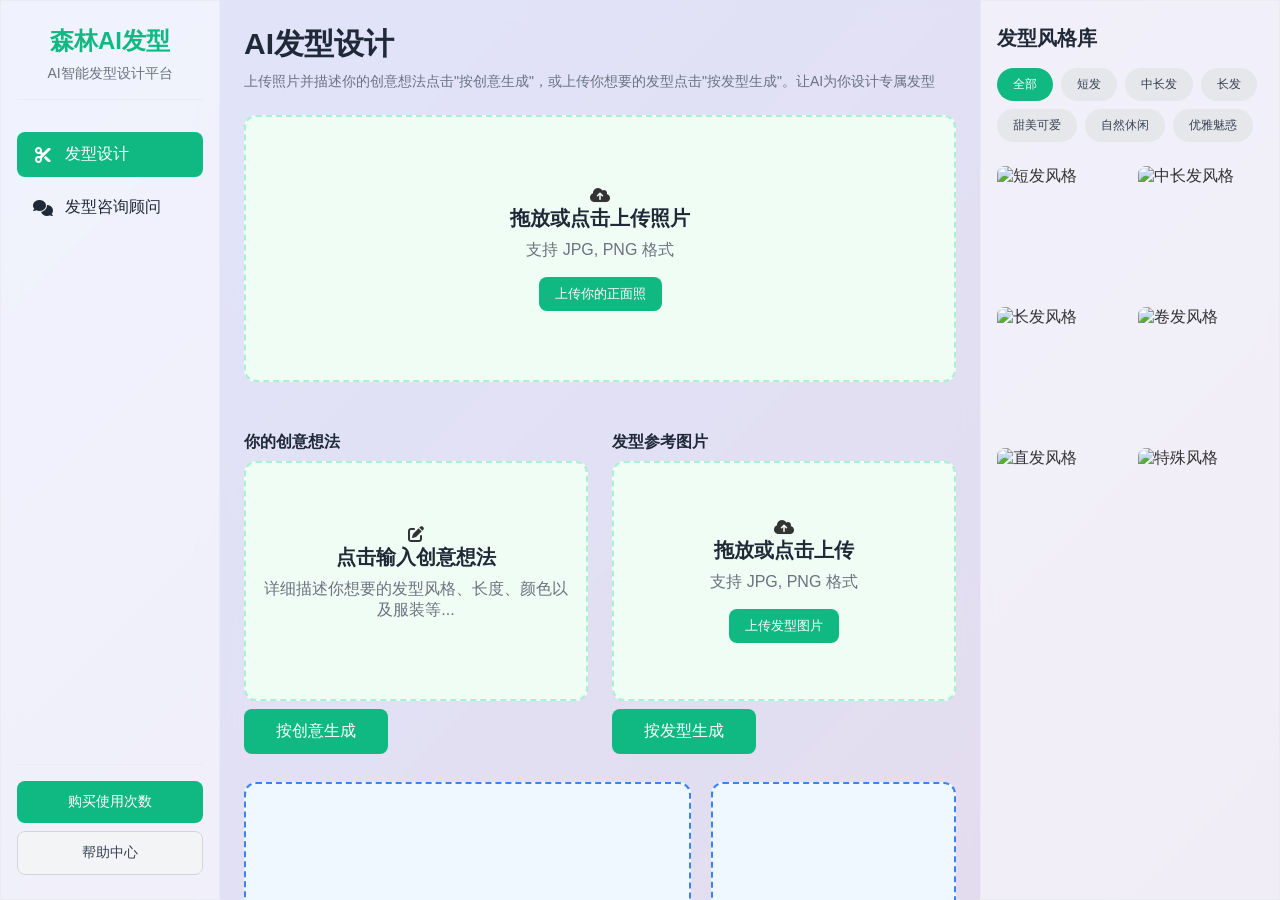
==== index.html @ e4756711 "first commit" ====
<!DOCTYPE html>
<html lang="zh-CN">
<head>
    <meta charset="UTF-8">
    <meta name="viewport" content="width=device-width, initial-scale=1.0">
    <title>森林AI发型设计</title>
    <link rel="stylesheet" href="style.css">
    <link rel="stylesheet" href="https://cdnjs.cloudflare.com/ajax/libs/font-awesome/6.0.0/css/all.min.css">
</head>
<body>
    <div class="container">
        <!-- 左侧主菜单栏 -->
        <div class="sidebar left-sidebar">
            <div class="logo">
                <h1>森林AI发型</h1>
                <p>AI智能发型设计平台</p>
            </div>
            
            <nav class="main-nav">
                <ul>
                    <li><a href="#" class="active"><i class="fas fa-cut"></i> 发型设计</a></li>
                    <li><a href="#" id="consultantBtn"><i class="fas fa-comments"></i> 发型咨询顾问</a></li>
                </ul>
            </nav>
            
            <div class="sidebar-footer">
                <button class="btn btn-primary" id="purchaseUsageBtn">购买使用次数</button>
                <button class="btn btn-secondary" id="helpCenterBtn" style="margin-top: 0.5rem;">帮助中心</button>
            </div>
        </div>
        
        <!-- 中间操作区域 -->
        <div class="main-content">
            <div class="content-header">
                <h2>AI发型设计</h2>
                <p>上传照片并描述你的创意想法点击"按创意生成"，或上传你想要的发型点击"按发型生成"。让AI为你设计专属发型</p>
            </div>
            
            <!-- 图片上传功能 -->
            <div class="upload-section">
                <div class="upload-area" id="dropArea">
                    <div class="upload-content">
                        <i class="fas fa-cloud-upload-alt upload-icon"></i>
                        <h3>拖放或点击上传照片</h3>
                        <p>支持 JPG, PNG 格式</p>
                        <button class="btn btn-primary" id="selectImageBtn">上传你的正面照</button>
                        <input type="file" id="fileInput" accept="image/*" style="display: none;">
                    </div>
                    <!-- 图片预览区域 -->
                    <div class="preview-container" id="previewContainer" style="display: none;">
                        <div class="image-wrapper">
                            <img id="previewImage" src="" alt="预览图片">
                            <div class="preview-info">
                                <span id="fileName"></span>
                                <button class="btn btn-secondary" id="removeImageBtn">移除图片</button>
                            </div>
                        </div>
                    </div>
                </div>
            </div>
            
            <!-- 两列布局：创意想法和发型图片上传 -->
            <div class="two-column-section">
                <!-- 左列：创意想法输入框 -->
                <div class="left-column">
                    <div class="idea-section">
                        <label for="ideaInput">你的创意想法</label>
                        <div class="upload-area-small" id="ideaDropArea">
                            <div class="upload-content-small idea-content">
                                <i class="fas fa-edit upload-icon"></i>
                                <h3>点击输入创意想法</h3>
                                <p>详细描述你想要的发型风格、长度、颜色以及服装等...</p>
                            </div>
                            <div class="preview-container-small" id="ideaPreviewContainer" style="display: none;">
                                <textarea id="ideaInput" class="idea-textarea" placeholder="详细描述你想要的发型风格、长度、颜色以及服装等..."></textarea>
                                <div class="preview-info-small">
                                    <button class="btn btn-secondary" id="removeIdeaBtn">清空内容</button>
                                </div>
                            </div>
                        </div>
                        
                        <!-- 按钮放在输入框下方 -->
                        <div class="generate-btn-container center-btn">
                            <button class="btn btn-primary btn-large" id="generateHairBtn">按创意生成</button>
                        </div>
                    </div>
                </div>
                
                <!-- 右列：发型图片上传框 -->
                <div class="right-column">
                    <div class="hairstyle-upload-section">
                        <label>发型参考图片</label>
                        <div class="upload-area-small" id="hairstyleDropArea">
                            <div class="upload-content-small">
                                <i class="fas fa-cloud-upload-alt upload-icon"></i>
                                <h3>拖放或点击上传</h3>
                                <p>支持 JPG, PNG 格式</p>
                                <button class="btn btn-primary" id="selectHairstyleImageBtn">上传发型图片</button>
                                <input type="file" id="hairstyleFileInput" accept="image/*" style="display: none;">
                            </div>
                            <!-- 图片预览区域 -->
                            <div class="preview-container-small" id="hairstylePreviewContainer" style="display: none;">
                                <div class="image-wrapper">
                                    <img id="hairstylePreviewImage" src="" alt="预览图片">
                                    <div class="preview-info-small">
                                        <span id="hairstyleFileName"></span>
                                        <button class="btn btn-secondary" id="removeHairstyleImageBtn">移除图片</button>
                                    </div>
                                </div>
                            </div>
                        </div>
                        
                        <!-- 按钮放在上传框下方 -->
                        <div class="generate-btn-container center-btn">
                            <button class="btn btn-primary btn-large" id="animeConvertBtn">按发型生成</button>
                        </div>
                    </div>
                </div>
            </div>
            
            <!-- 设计效果生成展示区 -->
            <div class="result-section">
                <div class="result-container">
                    <!-- 左边 2/3：主生成区域 -->
                    <div class="main-result-box" id="mainResultBox">
                        <div class="placeholder">
                            <i class="fas fa-spinner"></i>
                            <p>生成的效果将显示在这里</p>
                        </div>
                        <!-- 计时器容器 -->
                        <div class="timer-container" style="display: none;">
                            <div class="timer-message">生成需要1-3分钟，请耐心等待~</div>
                            <div class="timer-display">00:00</div>
                        </div>
                    </div>

                    <!-- 右边 1/3：操作按钮区域 -->
                    <div class="action-panel">
                        <button class="btn btn-secondary" id="cancelBtn" disabled>取消</button>
                        <button class="btn btn-primary" id="downloadBtn" disabled>下载</button>
                        <button class="btn btn-gold" id="hairstyleDIYBtn">发型DIY呈现方法</button>
                    </div>
                </div>
            </div>
        </div>
        
        <!-- 右侧展示区 -->
        <div class="sidebar right-sidebar">
            <div class="gallery-header">
                <h3>发型风格库</h3>
                <div class="style-filter">
                    <button class="filter-btn active">全部</button>
                    <button class="filter-btn">短发</button>
                    <button class="filter-btn">中长发</button>
                    <button class="filter-btn">长发</button>
                    <button class="filter-btn">甜美可爱</button>
                    <button class="filter-btn">自然休闲</button>
                    <button class="filter-btn">优雅魅惑</button>
                </div>
            </div>
            
            <!-- 发型图片库 -->
            <div class="hairstyle-gallery" id="hairstyleGallery">
                <div class="gallery-item" data-style="short">
                    <img src="https://images.unsplash.com/photo-1580618672591-eb180b1a973f?ixlib=rb-1.2.1&auto=format&fit=crop&w=300&q=80" alt="短发风格">
                    <div class="item-overlay">
                        <span>短发</span>
                    </div>
                </div>
                <div class="gallery-item" data-style="medium">
                    <img src="https://images.unsplash.com/photo-1492106087820-71f1a00d2b11?ixlib=rb-1.2.1&auto=format&fit=crop&w=300&q=80" alt="中长发风格">
                    <div class="item-overlay">
                        <span>中发</span>
                    </div>
                </div>
                <div class="gallery-item" data-style="long">
                    <img src="https://images.unsplash.com/photo-1605980776566-0486c3ac7617?ixlib=rb-1.2.1&auto=format&fit=crop&w=300&q=80" alt="长发风格">
                    <div class="item-overlay">
                        <span>长发</span>
                    </div>
                </div>
                <div class="gallery-item" data-style="curly">
                    <img src="https://images.unsplash.com/photo-1589302168068-964664d93dc0?ixlib=rb-1.2.1&auto=format&fit=crop&w=300&q=80" alt="卷发风格">
                    <div class="item-overlay">
                        <span>甜美可爱</span>
                    </div>
                </div>
                <div class="gallery-item" data-style="straight">
                    <img src="https://images.unsplash.com/photo-1552642986-ccb41e7059e7?ixlib=rb-1.2.1&auto=format&fit=crop&w=300&q=80" alt="直发风格">
                    <div class="item-overlay">
                        <span>自然休闲</span>
                    </div>
                </div>
                <div class="gallery-item" data-style="special">
                    <img src="https://images.unsplash.com/photo-1596815064285-45ed8a9c0463?ixlib=rb-1.2.1&auto=format&fit=crop&w=300&q=80" alt="特殊风格">
                    <div class="item-overlay">
                        <span>优雅魅惑</span>
                    </div>
                </div>
            </div>
            
        </div>
    </div>
    
    <!-- 图片预览模态框 -->
    <div class="modal" id="imageModal">
        <div class="modal-content">
            <span class="close">&times;</span>
            <img id="modalImage" src="" alt="大图预览">
        </div>
    </div>
    
    <!-- 发型DIY文字显示模态框 -->
    <div class="text-modal" id="textModal">
        <div class="text-modal-content">
            <span class="text-close">&times;</span>
            <div class="text-modal-header">
                <h3>🎨 发型DIY呈现方法</h3>
            </div>
            <div class="text-modal-body">
                <div id="textModalContent" class="text-content">
                    <!-- 文字内容将在这里显示 -->
                </div>
            </div>
            <div class="text-modal-footer">
                <button class="btn btn-primary" id="downloadTextBtn">
                    <i class="fas fa-download"></i> 下载文字图片
                </button>
            </div>
        </div>
    </div>
    
    <!-- 购买次数模态框 -->
    <div class="purchase-modal" id="purchaseModal">
        <div class="purchase-modal-content">
            <div class="purchase-modal-header">
                <h3>💰 购买使用次数</h3>
                <span class="purchase-close">&times;</span>
            </div>
            <div class="purchase-modal-body">
                <div class="purchase-options">
                    <div class="purchase-option" data-price="1" data-count="1">
                        <div class="option-header">
                            <span class="price">¥1</span>
                            <span class="count">1次</span>
                        </div>
                        <div class="option-qr-code">
                            <div class="qr-placeholder">
                                <i class="fas fa-qrcode"></i>
                                <p>扫码支付1元</p>
                            </div>
                        </div>
                    </div>
                    <div class="purchase-option" data-price="10" data-count="15">
                        <div class="option-header">
                            <span class="price">¥10</span>
                            <span class="count">15次</span>
                            <span class="discount">优惠</span>
                        </div>
                        <div class="option-qr-code">
                            <div class="qr-placeholder">
                                <i class="fas fa-qrcode"></i>
                                <p>扫码支付10元</p>
                            </div>
                        </div>
                    </div>
                    <div class="purchase-option" data-price="20" data-count="35">
                        <div class="option-header">
                            <span class="price">¥20</span>
                            <span class="count">35次</span>
                            <span class="discount">超值</span>
                        </div>
                        <div class="option-qr-code">
                            <div class="qr-placeholder">
                                <i class="fas fa-qrcode"></i>
                                <p>扫码支付20元</p>
                            </div>
                        </div>
                    </div>
                </div>
                <div class="purchase-tips">
                    <p><i class="fas fa-info-circle"></i> 支付完成后，次数将自动添加到您的账户</p>
                    <p><i class="fas fa-shield-alt"></i> 支付安全，支持微信、支付宝</p>
                </div>
            </div>
        </div>
    </div>

    <!-- 发型咨询顾问模态框 -->
    <div class="consultant-modal" id="consultantModal">
        <div class="consultant-modal-content">
            <div class="consultant-modal-header">
                <div class="consultant-header-left">
                    <i class="fas fa-user-tie consultant-icon"></i>
                    <h2>发型咨询顾问</h2>
                </div>
                <span class="consultant-close">&times;</span>
            </div>
            <div class="consultant-modal-body">
                <div class="consultant-content">
                    <div class="consultant-description">
                        <p>如果你不知道如何在家DIY发型。</p>
                        <p>如果你不知道如何跟发型师沟通自己的想法。</p>
                        <p>如果你不知道如何选择适合自己的理发店或者发型师。</p>
                        <p class="consultant-price">可以扫码添加我们的十年资深美发顾问，咨询费用每次10元。</p>
                    </div>
                    <div class="consultant-image">
                        <img src="image/QQ_1763957378729.png" alt="发型咨询顾问" />
                    </div>
                </div>
            </div>
            <div class="consultant-modal-footer">
                <button class="btn btn-secondary consultant-close-btn">
                    <i class="fas fa-times"></i> 取消
                </button>
            </div>
        </div>
    </div>

    <!-- 帮助中心模态框 -->
    <div class="help-modal" id="helpModal">
        <div class="help-modal-content">
            <div class="help-modal-header">
                <div class="help-header-left">
                    <i class="fas fa-question-circle help-icon"></i>
                    <h2>帮助中心</h2>
                </div>
                <span class="help-close">&times;</span>
            </div>
            <div class="help-modal-body">
                <!-- 帮助标签页 -->
                <div class="help-tabs">
                    <button class="help-tab active" data-tab="getting-started">快速入门</button>
                    <button class="help-tab" data-tab="usage-guide">使用指南</button>
                    <button class="help-tab" data-tab="faq">常见问题</button>
                    <button class="help-tab" data-tab="tips">使用技巧</button>
                </div>

                <!-- 帮助内容区域 -->
                <div class="help-content">
                    <!-- 快速入门 -->
                    <div class="help-tab-content active" id="getting-started">
                        <div class="help-section">
                            <h3><i class="fas fa-rocket"></i> 快速入门指南</h3>
                            <div class="help-item">
                                <div class="help-item-header">
                                    <div class="help-number">1</div>
                                    <h4>上传您的正面照片</h4>
                                </div>
                                <p>点击主界面的上传区域，选择一张清晰的正面照片。建议使用光线充足、背景简洁的照片，这样AI能够更好地识别您的面部特征。</p>
                            </div>
                            <div class="help-item">
                                <div class="help-item-header">
                                    <div class="help-number">2</div>
                                    <h4>选择生成方式</h4>
                                </div>
                                <p>您可以选择两种方式：<br>
                                • <strong>按创意生成</strong>：在左侧输入框中详细描述您想要的发型风格、长度、颜色等<br>
                                • <strong>按发型生成</strong>：在右侧上传您喜欢的发型参考图片</p>
                            </div>
                            <div class="help-item">
                                <div class="help-item-header">
                                    <div class="help-number">3</div>
                                    <h4>等待AI生成</h4>
                                </div>
                                <p>点击生成按钮后，AI需要1-3分钟时间来处理您的请求。请耐心等待，生成过程中会显示倒计时。</p>
                            </div>
                            <div class="help-item">
                                <div class="help-item-header">
                                    <div class="help-number">4</div>
                                    <h4>下载结果</h4>
                                </div>
                                <p>生成完成后，您可以预览效果，满意后点击下载按钮保存图片。如需DIY指导，可点击"发型DIY呈现方法"获取详细步骤。</p>
                            </div>
                        </div>
                    </div>

                    <!-- 使用指南 -->
                    <div class="help-tab-content" id="usage-guide">
                        <div class="help-section">
                            <h3><i class="fas fa-book"></i> 详细使用指南</h3>
                            <div class="help-mode">
                                <div class="mode-card">
                                    <div class="mode-header">
                                        <i class="fas fa-lightbulb"></i>
                                        <h4>创意模式</h4>
                                    </div>
                                    <div class="mode-content">
                                        <p>适合有明确想法的用户，可以通过文字描述来获得个性化的发型设计。</p>
                                        <div class="mode-example">
                                            <strong>示例描述：</strong>
                                            <blockquote>我想要一个及肩长度的波浪卷发，颜色是深棕色，刘海要空气刘海，整体风格要自然优雅，适合日常上班。</blockquote>
                                        </div>
                                        <div class="mode-tips">
                                            <i class="fas fa-info-circle"></i>
                                            <span>描述越详细，生成效果越精准</span>
                                        </div>
                                    </div>
                                </div>
                                <div class="mode-card">
                                    <div class="mode-header">
                                        <i class="fas fa-image"></i>
                                        <h4>参考模式</h4>
                                    </div>
                                    <div class="mode-content">
                                        <p>适合看到喜欢的发型图片，想要在自己脸上试看的用户。</p>
                                        <div class="mode-example">
                                            <strong>使用步骤：</strong>
                                            <ul>
                                                <li>从右侧发型库选择或上传参考图片</li>
                                                <li>确保参考图片清晰展示发型</li>
                                                <li>点击"按发型生成"按钮</li>
                                                <li>等待AI适配您的面部特征</li>
                                            </ul>
                                        </div>
                                        <div class="mode-tips">
                                            <i class="fas fa-info-circle"></i>
                                            <span>建议选择正面清晰的发型参考图</span>
                                        </div>
                                    </div>
                                </div>
                            </div>
                        </div>
                    </div>

                    <!-- 常见问题 -->
                    <div class="help-tab-content" id="faq">
                        <div class="help-section">
                            <h3><i class="fas fa-question"></i> 常见问题解答</h3>
                            <div class="help-grid">
                                <div class="help-card">
                                    <div class="help-card-icon good">
                                        <i class="fas fa-check-circle"></i>
                                    </div>
                                    <h4>生成需要多长时间？</h4>
                                    <p>通常需要1-3分钟，具体时间取决于服务器负载和图片复杂度。请耐心等待，不要关闭页面。</p>
                                </div>
                                <div class="help-card">
                                    <div class="help-card-icon good">
                                        <i class="fas fa-check-circle"></i>
                                    </div>
                                    <h4>支持哪些图片格式？</h4>
                                    <p>支持JPG、PNG等常见图片格式。建议图片大小不超过10MB，分辨率不低于800x800像素。</p>
                                </div>
                                <div class="help-card">
                                    <div class="help-card-icon bad">
                                        <i class="fas fa-exclamation-triangle"></i>
                                    </div>
                                    <h4>生成效果不理想怎么办？</h4>
                                    <p>可以尝试：<br>
                                    • 使用更清晰的正面照片<br>
                                    • 更详细地描述您的需求<br>
                                    • 尝试不同的参考图片<br>
                                    • 调整描述中的关键词</p>
                                </div>
                                <div class="help-card">
                                    <div class="help-card-icon good">
                                        <i class="fas fa-check-circle"></i>
                                    </div>
                                    <h4>如何获得更好的效果？</h4>
                                    <p>建议：<br>
                                    • 使用光线充足、背景简洁的照片<br>
                                    • 确保面部清晰可见<br>
                                    • 描述中包含具体的长度、颜色、风格要求<br>
                                    • 参考图片选择正面清晰的发型图</p>
                                </div>
                            </div>
                        </div>
                    </div>

                    <!-- 使用技巧 -->
                    <div class="help-tab-content" id="tips">
                        <div class="help-section">
                            <h3><i class="fas fa-magic"></i> 专业使用技巧</h3>
                            <div class="tips-container">
                                <div class="tip-item">
                                    <div class="tip-icon">
                                        <i class="fas fa-camera"></i>
                                    </div>
                                    <div class="tip-content">
                                        <h4>照片拍摄技巧</h4>
                                        <p>选择自然光环境下拍摄，避免强烈阴影。面部正对镜头，表情自然，头发梳理整齐，这样AI能更好地识别您的特征。</p>
                                    </div>
                                </div>
                                <div class="tip-item">
                                    <div class="tip-icon">
                                        <i class="fas fa-palette"></i>
                                    </div>
                                    <div class="tip-content">
                                        <h4>颜色描述技巧</h4>
                                        <p>使用具体的颜色名称，如"深棕色"、"蜜糖色"、"亚麻金"等，避免使用"好看的颜色"等模糊描述。</p>
                                    </div>
                                </div>
                                <div class="tip-item">
                                    <div class="tip-icon">
                                        <i class="fas fa-ruler"></i>
                                    </div>
                                    <div class="tip-content">
                                        <h4>长度描述技巧</h4>
                                        <p>使用具体的长度描述，如"及肩"、"齐下巴"、"及腰"等，可以配合"层次感"、"渐变"等专业术语。</p>
                                    </div>
                                </div>
                                <div class="tip-item">
                                    <div class="tip-icon">
                                        <i class="fas fa-cut"></i>
                                    </div>
                                    <div class="tip-content">
                                        <h4>风格描述技巧</h4>
                                        <p>参考右侧发型库的风格分类，如"甜美可爱"、"自然休闲"、"优雅魅惑"等，让AI更准确理解您的需求。</p>
                                    </div>
                                </div>
                                <div class="tip-item">
                                    <div class="tip-icon">
                                        <i class="fas fa-sync-alt"></i>
                                    </div>
                                    <div class="tip-content">
                                        <h4>多次尝试技巧</h4>
                                        <p>如果第一次效果不理想，可以调整描述关键词或更换参考图片再次尝试，每次生成都会有细微差异。</p>
                                    </div>
                                </div>
                                <div class="tip-item">
                                    <div class="tip-icon">
                                        <i class="fas fa-download"></i>
                                    </div>
                                    <div class="tip-content">
                                        <h4>结果保存技巧</h4>
                                        <p>建议保存多个不同风格的生成结果，方便对比选择。同时可以保存对应的描述文字，便于后续调整。</p>
                                    </div>
                                </div>
                            </div>
                        </div>
                    </div>
                </div>
            </div>
            <div class="help-modal-footer">
                <div class="help-footer-info">
                    <i class="fas fa-info-circle"></i>
                    <span>如有其他问题，请联系发型咨询顾问</span>
                </div>
                <button class="help-close-btn">
                    <i class="fas fa-times"></i> 关闭
                </button>
            </div>
        </div>
    </div>

    
    <script src="script.js"></script>
</body>
</html>
---- style.css ----
/* 基础重置和全局样式 */
* {
    margin: 0;
    padding: 0;
    box-sizing: border-box;
}

body {
    font-family: 'Segoe UI', 'Microsoft YaHei', sans-serif;
    background: linear-gradient(135deg, #667eea 0%, #764ba2 100%);
    color: #333;
    height: 100vh;
    overflow: hidden;
}

/* 三栏布局容器 */
.container {
    display: flex;
    height: 100vh;
    overflow: hidden;
}

/* 侧边栏通用样式 */
.sidebar {
    background: rgba(255, 255, 255, 0.9);
    backdrop-filter: blur(10px);
    border: 1px solid rgba(229, 231, 235, 0.5);
    display: flex;
    flex-direction: column;
    height: 100vh;
    overflow: hidden;
}

/* 左侧菜单栏 */
.left-sidebar {
    width: 220px;
    border-right: 1px solid rgba(229, 231, 235, 0.5);
    padding: 1.5rem 1rem;
}

.left-sidebar .logo {
    text-align: center;
    margin-bottom: 2rem;
    padding-bottom: 1rem;
    border-bottom: 1px solid rgba(229, 231, 235, 0.5);
}

.left-sidebar .logo h1 {
    color: #10b981;
    font-size: 1.5rem;
    font-weight: 700;
    margin-bottom: 0.5rem;
}

.left-sidebar .logo p {
    color: #6b7280;
    font-size: 0.875rem;
}

.left-sidebar .main-nav ul {
    list-style: none;
}

.left-sidebar .main-nav li {
    margin-bottom: 0.5rem;
}

.left-sidebar .main-nav a {
    display: flex;
    align-items: center;
    padding: 0.75rem 1rem;
    border-radius: 8px;
    color: #1f2937;
    text-decoration: none;
    transition: all 0.2s;
}

.left-sidebar .main-nav a:hover {
    background-color: rgba(16, 185, 129, 0.1);
    color: #10b981;
}

.left-sidebar .main-nav a.active {
    background-color: #10b981;
    color: white;
}

.left-sidebar .main-nav a i {
    margin-right: 0.75rem;
    width: 20px;
    text-align: center;
}

.left-sidebar .sidebar-footer {
    margin-top: auto;
    padding-top: 1rem;
    border-top: 1px solid rgba(229, 231, 235, 0.5);
}

.left-sidebar .sidebar-footer .btn {
    display: flex;
    align-items: center;
    padding: 0.75rem 1rem;
    border-radius: 8px;
    color: #1f2937;
    text-decoration: none;
    transition: all 0.2s;
    font-size: 0.875rem;
    font-weight: 500;
    width: 100%;
    justify-content: center;
}

.left-sidebar .sidebar-footer .btn:hover {
    background-color: rgba(16, 185, 129, 0.1);
    color: #10b981;
}

.left-sidebar .sidebar-footer .btn-primary {
    background-color: #10b981;
    color: white;
}

.left-sidebar .sidebar-footer .btn-primary:hover {
    background-color: #059669;
}

.left-sidebar .sidebar-footer .btn-secondary {
    background-color: #f3f4f6;
    color: #374151;
    border: 1px solid #d1d5db;
}

.left-sidebar .sidebar-footer .btn-secondary:hover {
    background-color: #e5e7eb;
}

/* 中间内容区域 */
.main-content {
    flex: 1;
    background: rgba(255, 255, 255, 0.8);
    backdrop-filter: blur(10px);
    padding: 1.5rem;
    overflow-y: auto;
    display: flex;
    flex-direction: column;
}

.main-content .content-header {
    margin-bottom: 1.5rem;
}

.main-content .content-header h2 {
    font-size: 1.875rem;
    font-weight: 700;
    color: #1f2937;
    margin-bottom: 0.5rem;
}

.main-content .content-header p {
    color: #6b7280;
    font-size: 0.875rem;
}

/* 统一样式 - 三个框的共同样式 */
.upload-area {
    border: 2px dashed #a7f3d0;
    border-radius: 12px;
    padding: 1.5rem;
    transition: all 0.2s;
    background-color: #f0fdf4;
    cursor: pointer;
    height: 267px; /* 增大三分之一：200px * 1.33 ≈ 267px */
    display: flex;
    flex-direction: column;
    justify-content: center;
    align-items: center;
    position: relative;
    overflow: hidden;
}

.upload-area-small {
    border: 2px dashed #a7f3d0;
    border-radius: 12px;
    padding: 1.5rem;
    transition: all 0.2s;
    background-color: #f0fdf4;
    cursor: pointer;
    height: 240px; /* 再增加20px（上下各10px），总共增加40px */
    display: flex;
    flex-direction: column;
    justify-content: center;
    align-items: center;
    position: relative;
    overflow: hidden;
}

.upload-area:hover, .upload-area-small:hover {
    border-color: #10b981;
    background-color: #ecfdf5;
}

.upload-content h3, .upload-content-small h3 {
    font-size: 1.25rem;
    font-weight: 600;
    margin-bottom: 0.5rem;
    color: #1f2937;
}

.upload-content p, .upload-content-small p {
    color: #6b7280;
    margin-bottom: 1rem;
}

/* 上传内容区域 - 绝对定位以保持容器大小 */
.upload-content, .upload-content-small {
    position: absolute;
    top: 50%;
    left: 50%;
    transform: translate(-50%, -50%);
    text-align: center;
    width: 100%;
    padding: 0 1rem;
}

/* 创意想法输入框样式 */
.idea-section textarea {
    width: 90%;
    height: 120px; /* 调整高度以适应容器 */
    resize: none; /* 禁止调整大小以保持框的固定尺寸 */
    font-family: inherit;
    font-size: 0.875rem;
    transition: border-color 0.2s;
    background-color: white; /* 白色背景以便于阅读 */
    border: 1px solid #d1d5db;
    border-radius: 6px;
    outline: none;
    padding: 0.75rem; /* 添加内边距 */
    margin: 0; /* 移除边距 */
}

.idea-section textarea:focus {
    outline: none;
    border-color: #10b981; /* 与上传框悬停颜色一致 */
    box-shadow: 0 0 0 3px rgba(16, 185, 129, 0.1);
}


/* 两列布局 */
.two-column-section {
    display: flex;
    gap: 1.5rem;
    margin-bottom: 1.5rem;
}

.left-column {
    flex: 1;
}

.right-column {
    flex: 1;
}

/* 统一标签样式 */
.idea-section label,
.hairstyle-upload-section label {
    display: block;
    font-weight: 600;
    margin-bottom: 0.5rem;
    color: #1f2937;
    font-size: 1rem; /* 统一字体大小 */
}

/* 调整两列布局的间距 */
.two-column-section {
    display: flex;
    gap: 1.5rem;
    margin-top: 50px; /* 下移50px */
    margin-bottom: 0.5rem; /* 减少底部间距，让按钮更靠近框 */
}

.left-column,
.right-column {
    flex: 1;
    display: flex;
    flex-direction: column;
}

/* 调整按钮容器的间距 */
.center-btn {
    text-align: center;
    margin-top: 0.5rem; /* 减少顶部间距，让按钮更靠近框 */
}

/* 调整生成按钮容器的位置 */
.generate-btn-container {
    text-align: center;
    margin-top: 0.5rem; /* 紧挨着图片生成框 */
    display: flex;
    gap: 1rem;
}

/* 预览容器 - 保持框大小不变 */
.preview-container {
    position: absolute;
    top: 0;
    left: 0;
    width: 100%;
    height: 100%;
    overflow: hidden; /* 防止内容溢出 */
    background-color: #f0fdf4;
    padding: 0;
}

.preview-container-small {
    position: absolute;
    top: 0;
    left: 0;
    width: 100%;
    height: 100%;
    overflow: hidden; /* 防止内容溢出 */
    background-color: #f0fdf4;
    padding: 0;
}

/* 图片和信息的包装容器 - 使用flexbox实现图片居中，文字按钮紧挨 */
.preview-container .image-wrapper {
    position: relative;
    width: 100%;
    height: 100%;
    display: flex;
    align-items: center;
    justify-content: center;
    gap: 10px; /* 图片和文字按钮之间的间距 */
}

.preview-container-small .image-wrapper {
    position: relative;
    width: 100%;
    height: 100%;
    display: flex;
    align-items: center;
    justify-content: center;
    gap: 10px; /* 图片和文字按钮之间的间距 */
}

/* 预览图片样式 - 居中显示 */
.preview-container img {
    max-width: 70%;
    max-height: 230px; /* 增加20px（上下各10px） */
    object-fit: contain;
    border-radius: 8px;
    user-drag: none;
    -webkit-user-drag: none;
    -khtml-user-drag: none;
    -moz-user-drag: none;
    -o-user-drag: none;
    pointer-events: none;
    flex-shrink: 0;
}

.preview-container-small img {
    max-width: 70%;
    max-height: 192px; /* 240px * 4/5 = 192px，占框的五分之四 */
    object-fit: contain;
    border-radius: 8px;
    user-drag: none;
    -webkit-user-drag: none;
    -khtml-user-drag: none;
    -moz-user-drag: none;
    -o-user-drag: none;
    pointer-events: none;
    flex-shrink: 0;
}

/* 创意想法区域的预览容器 */
#ideaPreviewContainer {
    position: absolute;
    top: 0;
    left: 0;
    width: 100%;
    height: 100%;
    display: flex;
    flex-direction: column;
    align-items: center;
    justify-content: center;
    overflow: hidden;
    background-color: #f0fdf4;
    padding: 1rem;
}

/* 创意想法区域的预览信息 */
#ideaPreviewContainer .preview-info-small {
    display: flex;
    justify-content: center;
    width: 100%;
    margin-top: 10px;
}

.preview-info {
    display: flex;
    flex-direction: column;
    align-items: flex-start;
    justify-content: center;
    gap: 5px;
    flex-shrink: 0; /* 防止压缩 */
}

.preview-info span {
    font-size: 0.875rem;
    color: #1f2937;
    white-space: nowrap;
    overflow: hidden;
    text-overflow: ellipsis;
    max-width: 120px; /* 限制最大宽度 */
    text-align: left;
}

.preview-info-small {
    display: flex;
    flex-direction: column;
    align-items: flex-start;
    justify-content: center;
    gap: 5px;
    flex-shrink: 0; /* 防止压缩 */
}

.preview-info-small span {
    font-size: 0.875rem;
    color: #1f2937;
    white-space: normal; /* 允许换行 */
    word-wrap: break-word; /* 长单词换行 */
    word-break: break-all; /* 强制换行 */
    overflow: visible; /* 显示所有内容 */
    width: 100%;
    text-align: left;
    margin-bottom: 1px; /* 最小间距 */
    line-height: 1.2; /* 紧凑行高 */
    max-width: 150px; /* 限制最大宽度，避免过宽 */
}

.preview-info-small button {
    white-space: nowrap; /* 防止按钮文字换行 */
    min-width: 80px; /* 设置按钮最小宽度 */
    font-size: 0.75rem; /* 稍微缩小字体以适应小空间 */
    padding: 0.3rem 0.6rem; /* 最小内边距 */
}


/* 设计效果展示区 */
.result-section {
    margin-top: auto;
}

/* 右侧展示区 */
.right-sidebar {
    width: 300px;
    border-left: 1px solid rgba(229, 231, 235, 0.5);
    padding: 1.5rem 1rem;
    overflow-y: auto;
}

.gallery-header {
    margin-bottom: 1.5rem;
}

.gallery-header h3 {
    font-size: 1.25rem;
    font-weight: 600;
    margin-bottom: 1rem;
    color: #1f2937;
}

.style-filter {
    display: flex;
    flex-wrap: wrap;
    gap: 0.5rem;
}

.filter-btn {
    padding: 0.5rem 1rem;
    border-radius: 9999px;
    border: none;
    background-color: #e5e7eb;
    color: #374151;
    font-size: 0.75rem;
    font-weight: 500;
    cursor: pointer;
    transition: all 0.2s;
}

.filter-btn:hover {
    background-color: #d1d5db;
}

.filter-btn.active {
    background-color: #10b981;
    color: white;
}

/* 发型图片库 */
.hairstyle-gallery {
    display: grid;
    grid-template-columns: repeat(2, 1fr);
    gap: 1rem;
    margin-bottom: 1.5rem;
}

.gallery-item {
    position: relative;
    border-radius: 8px;
    overflow: hidden;
    cursor: pointer;
    transition: transform 0.2s;
    aspect-ratio: 1;
}

.gallery-item:hover {
    transform: scale(1.03);
}

.gallery-item img {
    width: 100%;
    height: 100%;
    object-fit: cover;
    display: block;
}

.item-overlay {
    position: absolute;
    bottom: 0;
    left: 0;
    right: 0;
    background: rgba(0, 0, 0, 0.7);
    color: white;
    padding: 0.5rem;
    text-align: center;
    font-size: 0.75rem;
    transform: translateY(100%);
    transition: transform 0.2s;
}

.gallery-item:hover .item-overlay {
    transform: translateY(0);
}

.view-more {
    text-align: center;
}

/* 按钮样式 */
.btn {
    padding: 0.5rem 1rem;
    border-radius: 8px;
    font-weight: 500;
    cursor: pointer;
    border: none;
    transition: all 0.2s ease;
    text-decoration: none;
    display: inline-block;
    text-align: center;
    position: relative;
    transform: translateZ(0); /* 启用硬件加速 */
}

/* 自定义提示框样式 */
.custom-alert {
    position: fixed;
    top: 50%;
    left: 50%;
    transform: translate(-50%, -50%);
    background: white;
    border-radius: 12px;
    padding: 2rem;
    box-shadow: 0 20px 25px -5px rgba(0, 0, 0, 0.1), 0 10px 10px -5px rgba(0, 0, 0, 0.04);
    z-index: 10000;
    min-width: 300px;
    max-width: 500px;
    text-align: center;
    animation: slideIn 0.3s ease-out;
}

.custom-alert::before {
    content: '';
    position: fixed;
    top: 0;
    left: 0;
    width: 100%;
    height: 100%;
    background: rgba(0, 0, 0, 0.5);
    z-index: 9999;
    animation: fadeIn 0.3s ease-out;
}

.custom-alert .alert-icon {
    font-size: 3rem;
    margin-bottom: 1rem;
    color: #ef4444;
}

.custom-alert .alert-title {
    font-size: 1.25rem;
    font-weight: 600;
    color: #1f2937;
    margin-bottom: 0.5rem;
}

.custom-alert .alert-message {
    font-size: 1rem;
    color: #6b7280;
    margin-bottom: 1.5rem;
    line-height: 1.5;
}

.custom-alert .alert-btn {
    background-color: #10b981 !important;
    color: white !important;
    border: none;
    padding: 0.75rem 2rem;
    border-radius: 8px;
    font-weight: 500;
    cursor: pointer;
    transition: all 0.2s ease;
    width: 66.67%; /* 横向占三分之二 */
    margin-top: 0.5rem;
    font-size: 1rem;
    box-shadow: 0 2px 4px rgba(16, 185, 129, 0.2);
    outline: none;
    display: inline-block;
    text-align: center;
    text-decoration: none;
    position: relative;
    z-index: 10001;
    pointer-events: auto !important;
}

.custom-alert .alert-btn:hover {
    background-color: #059669 !important;
    transform: translateY(-1px);
    box-shadow: 0 4px 8px rgba(16, 185, 129, 0.3);
}

.custom-alert .alert-btn:active {
    transform: translateY(0);
    box-shadow: 0 2px 4px rgba(16, 185, 129, 0.2);
}

@keyframes slideIn {
    from {
        opacity: 0;
        transform: translate(-50%, -50%) scale(0.9);
    }
    to {
        opacity: 1;
        transform: translate(-50%, -50%) scale(1);
    }
}

@keyframes fadeIn {
    from {
        opacity: 0;
    }
    to {
        opacity: 1;
    }
}

.btn-primary {
    background-color: #10b981;
    color: white;
}

.btn-primary:hover {
    background-color: #059669;
}

.btn-secondary {
    background-color: #f3f4f6;
    color: #374151;
    border: 1px solid #d1d5db;
}

.btn-secondary:hover {
    background-color: #e5e7eb;
}

.btn-gold {
    background: linear-gradient(135deg, #D4AF37 0%, #FFD700 25%, #FFED4E 50%, #FFA500 75%, #FF8C00 100%);
    color: #2c1810;
    font-weight: 600;
    box-shadow: 
        0 4px 6px rgba(212, 175, 55, 0.3),
        0 1px 2px rgba(212, 175, 55, 0.2),
        inset 0 1px 0 rgba(255, 255, 255, 0.3);
    border: 1px solid rgba(212, 175, 55, 0.4);
    position: relative;
    overflow: hidden;
    transition: all 0.3s cubic-bezier(0.4, 0, 0.2, 1);
}

.btn-gold::before {
    content: '';
    position: absolute;
    top: 0;
    left: -100%;
    width: 100%;
    height: 100%;
    background: linear-gradient(90deg, 
        transparent, 
        rgba(255, 255, 255, 0.2), 
        transparent
    );
    transition: left 0.5s;
}

.btn-gold:hover {
    background: linear-gradient(135deg, #B8941F 0%, #D4AF37 25%, #FFD700 50%, #FFA500 75%, #FF8C00 100%);
    transform: translateY(-2px);
    box-shadow: 
        0 6px 12px rgba(212, 175, 55, 0.4),
        0 2px 4px rgba(212, 175, 55, 0.3),
        inset 0 1px 0 rgba(255, 255, 255, 0.4);
    border-color: rgba(212, 175, 55, 0.6);
}

.btn-gold:hover::before {
    left: 100%;
}

.btn-gold:active {
    transform: translateY(-1px);
    box-shadow: 
        0 2px 4px rgba(212, 175, 55, 0.3),
        0 1px 2px rgba(212, 175, 55, 0.2),
        inset 0 1px 0 rgba(255, 255, 255, 0.2);
}

/* 禁用状态的按钮样式 */
.btn-disabled {
    background: linear-gradient(135deg, #e0e0e0 0%, #bdbdbd 100%);
    color: #9e9e9e;
    font-weight: 500;
    box-shadow: 
        0 2px 4px rgba(0, 0, 0, 0.1),
        inset 0 1px 0 rgba(255, 255, 255, 0.1);
    border: 1px solid #bdbdbd;
    cursor: not-allowed;
    opacity: 0.6;
    transform: none;
}

.btn-disabled:hover {
    background: linear-gradient(135deg, #e0e0e0 0%, #bdbdbd 100%);
    transform: none;
    box-shadow: 
        0 2px 4px rgba(0, 0, 0, 0.1),
        inset 0 1px 0 rgba(255, 255, 255, 0.1);
    border-color: #bdbdbd;
}

.btn-disabled::before {
    display: none;
}

.btn-large {
    padding: 0.75rem 2rem;
    font-size: 1rem;
}

.btn-block {
    width: 100%;
}

/* 模态框样式 */
.modal {
    display: none;
    position: fixed;
    z-index: 1000;
    left: 0;
    top: 0;
    width: 100%;
    height: 100%;
    background-color: rgba(0, 0, 0, 0.8);
}

.modal-content {
    position: relative;
    margin: 5% auto;
    padding: 20px;
    width: 90%;
    max-width: 800px;
    background: white;
    border-radius: 8px;
}

.close {
    position: absolute;
    top: 10px;
    right: 20px;
    color: #aaa;
    font-size: 28px;
    font-weight: bold;
    cursor: pointer;
    z-index: 1001;
}

.close:hover {
    color: black;
}

#modalImage {
    width: 100%;
    height: auto;
    display: block;
    border-radius: 4px;
}

/* 文字模态框样式 */
.text-modal {
    display: none;
    position: fixed;
    z-index: 1000;
    left: 0;
    top: 0;
    width: 100%;
    height: 100%;
    background-color: rgba(0, 0, 0, 0.6);
    backdrop-filter: blur(5px);
}

.text-modal-content {
    position: fixed;
    top: 50%;
    left: 50%;
    transform: translate(-50%, -50%);
    padding: 0;
    width: 90%;
    max-width: 900px;
    max-height: 85vh;
    background: linear-gradient(135deg, rgba(255, 255, 255, 0.98) 0%, rgba(248, 250, 252, 0.98) 100%);
    backdrop-filter: blur(15px);
    border-radius: 20px;
    box-shadow: 
        0 25px 50px -12px rgba(0, 0, 0, 0.25),
        0 0 0 1px rgba(16, 185, 129, 0.1);
    border: 1px solid rgba(16, 185, 129, 0.2);
    overflow: hidden;
    animation: textSlideIn 0.4s cubic-bezier(0.34, 1.56, 0.64, 1);
}

.text-close {
    position: absolute;
    top: 15px;
    right: 20px;
    color: #666;
    font-size: 24px;
    font-weight: bold;
    cursor: pointer;
    z-index: 1001;
    width: 32px;
    height: 32px;
    display: flex;
    align-items: center;
    justify-content: center;
    border-radius: 50%;
    background: rgba(255, 255, 255, 0.8);
    transition: all 0.2s ease;
}

.text-close:hover {
    color: #333;
    background: rgba(255, 255, 255, 1);
    transform: scale(1.1);
}

.text-modal-header {
    padding: 25px 30px 15px;
    background: linear-gradient(135deg, rgba(212, 175, 55, 0.1) 0%, rgba(255, 215, 0, 0.05) 100%);
    border-bottom: 1px solid rgba(212, 175, 55, 0.2);
}

.text-modal-header h3 {
    margin: 0;
    color: #2c1810;
    font-size: 1.5rem;
    font-weight: 600;
    text-align: center;
}

.text-modal-body {
    padding: 20px 30px;
    max-height: 50vh;
    overflow-y: auto;
}

.text-content {
    background: rgba(255, 255, 255, 0.8);
    border-radius: 12px;
    padding: 20px;
    border: 1px solid rgba(212, 175, 55, 0.2);
    font-size: 14px;
    line-height: 1.8;
    color: #333;
    white-space: pre-wrap;
    word-wrap: break-word;
    box-shadow: 
        inset 0 2px 4px rgba(0, 0, 0, 0.06),
        0 1px 0 rgba(255, 255, 255, 0.8);
}

.text-content::-webkit-scrollbar {
    width: 8px;
}

.text-content::-webkit-scrollbar-track {
    background: rgba(212, 175, 55, 0.1);
    border-radius: 4px;
}

.text-content::-webkit-scrollbar-thumb {
    background: linear-gradient(135deg, #D4AF37 0%, #FFD700 100%);
    border-radius: 4px;
}

.text-content::-webkit-scrollbar-thumb:hover {
    background: linear-gradient(135deg, #B8941F 0%, #D4AF37 100%);
}

.text-modal-footer {
    padding: 20px 30px 25px;
    text-align: center;
    background: linear-gradient(135deg, rgba(212, 175, 55, 0.05) 0%, rgba(255, 215, 0, 0.02) 100%);
    border-top: 1px solid rgba(212, 175, 55, 0.1);
}

@keyframes slideInUp {
    from {
        opacity: 0;
        transform: translate(-50%, -40%) scale(0.9);
    }
    to {
        opacity: 1;
        transform: translate(-50%, -50%) scale(1);
    }
}

@keyframes textSlideIn {
    from {
        opacity: 0;
        transform: translate(-50%, -50%) scale(0.9);
    }
    to {
        opacity: 1;
        transform: translate(-50%, -50%) scale(1);
    }
}

/* 购买次数模态框样式 */
.purchase-modal {
    display: none;
    position: fixed;
    z-index: 1000;
    left: 0;
    top: 0;
    width: 100%;
    height: 100%;
    background-color: rgba(0, 0, 0, 0.6);
    backdrop-filter: blur(5px);
}

.purchase-modal-content {
    position: fixed;
    top: 50%;
    left: 50%;
    transform: translate(-50%, -50%);
    padding: 0;
    width: 90%;
    max-width: 800px;
    max-height: 85vh;
    background: linear-gradient(135deg, rgba(255, 255, 255, 0.98) 0%, rgba(248, 250, 252, 0.98) 100%);
    backdrop-filter: blur(15px);
    border-radius: 20px;
    box-shadow: 
        0 25px 50px -12px rgba(0, 0, 0, 0.25),
        0 0 0 1px rgba(212, 175, 55, 0.1);
    border: 1px solid rgba(212, 175, 55, 0.2);
    overflow: hidden;
    animation: purchaseSlideIn 0.4s cubic-bezier(0.34, 1.56, 0.64, 1);
}

@keyframes purchaseSlideIn {
    from {
        opacity: 0;
        transform: translate(-50%, -50%) scale(0.9);
    }
    to {
        opacity: 1;
        transform: translate(-50%, -50%) scale(1);
    }
}

/* 购买模态框头部 */
.purchase-modal-header {
    display: flex;
    justify-content: space-between;
    align-items: center;
    padding: 25px 30px;
    background: linear-gradient(135deg, rgba(212, 175, 55, 0.1) 0%, rgba(255, 215, 0, 0.05) 100%);
    border-bottom: 1px solid rgba(212, 175, 55, 0.2);
}

.purchase-modal-header h3 {
    margin: 0;
    color: #2c1810;
    font-size: 1.5rem;
    font-weight: 600;
    text-align: center;
    flex: 1;
}

.purchase-close {
    color: #666;
    font-size: 24px;
    font-weight: bold;
    cursor: pointer;
    width: 32px;
    height: 32px;
    display: flex;
    align-items: center;
    justify-content: center;
    border-radius: 50%;
    background: rgba(255, 255, 255, 0.8);
    transition: all 0.2s ease;
}

.purchase-close:hover {
    color: #333;
    background: rgba(255, 255, 255, 1);
    transform: scale(1.1);
}

/* 购买模态框主体 */
.purchase-modal-body {
    padding: 30px;
    max-height: 60vh;
    overflow-y: auto;
}

/* 购买选项容器 */
.purchase-options {
    display: grid;
    grid-template-columns: repeat(auto-fit, minmax(200px, 1fr));
    gap: 20px;
    margin-bottom: 25px;
}

/* 单个购买选项 */
.purchase-option {
    background: linear-gradient(135deg, rgba(255, 255, 255, 0.9) 0%, rgba(248, 250, 252, 0.9) 100%);
    border: 2px solid rgba(212, 175, 55, 0.2);
    border-radius: 15px;
    padding: 20px;
    text-align: center;
    cursor: pointer;
    transition: all 0.3s ease;
    position: relative;
    overflow: hidden;
}

.purchase-option:hover {
    transform: translateY(-5px);
    box-shadow: 0 15px 35px rgba(212, 175, 55, 0.2);
    border-color: rgba(212, 175, 55, 0.4);
}

.purchase-option.selected {
    border-color: #D4AF37;
    background: linear-gradient(135deg, rgba(212, 175, 55, 0.1) 0%, rgba(255, 215, 0, 0.05) 100%);
}

/* 选项头部 */
.option-header {
    margin-bottom: 15px;
    position: relative;
}

.option-header .price {
    display: block;
    font-size: 2rem;
    font-weight: 700;
    color: #D4AF37;
    margin-bottom: 5px;
}

.option-header .count {
    display: block;
    font-size: 1.1rem;
    color: #333;
    font-weight: 500;
}

.option-header .discount {
    position: absolute;
    top: -10px;
    right: -10px;
    background: linear-gradient(135deg, #ff6b6b 0%, #ee5a24 100%);
    color: white;
    padding: 5px 10px;
    border-radius: 20px;
    font-size: 0.75rem;
    font-weight: 600;
    box-shadow: 0 4px 8px rgba(238, 90, 36, 0.3);
}

/* 二维码区域 */
.option-qr-code {
    margin-top: 15px;
}

.qr-placeholder {
    width: 120px;
    height: 120px;
    margin: 0 auto;
    border: 2px dashed #D4AF37;
    border-radius: 10px;
    display: flex;
    flex-direction: column;
    align-items: center;
    justify-content: center;
    background: rgba(212, 175, 55, 0.05);
    transition: all 0.3s ease;
}

.purchase-option:hover .qr-placeholder {
    background: rgba(212, 175, 55, 0.1);
    border-color: #B8941F;
}

.qr-placeholder i {
    font-size: 2rem;
    color: #D4AF37;
    margin-bottom: 10px;
}

.qr-placeholder p {
    margin: 0;
    font-size: 0.8rem;
    color: #666;
    font-weight: 500;
}

/* 购买提示 */
.purchase-tips {
    background: linear-gradient(135deg, rgba(16, 185, 129, 0.05) 0%, rgba(16, 185, 129, 0.02) 100%);
    border: 1px solid rgba(16, 185, 129, 0.1);
    border-radius: 10px;
    padding: 15px;
}

.purchase-tips p {
    margin: 5px 0;
    font-size: 0.9rem;
    color: #666;
    display: flex;
    align-items: center;
    gap: 8px;
}

.purchase-tips i {
    color: #10b981;
    font-size: 1rem;
}

/* 购买模态框滚动条样式 */
.purchase-modal-body::-webkit-scrollbar {
    width: 8px;
}

.purchase-modal-body::-webkit-scrollbar-track {
    background: rgba(212, 175, 55, 0.05);
    border-radius: 4px;
}

.purchase-modal-body::-webkit-scrollbar-thumb {
    background: linear-gradient(135deg, #D4AF37 0%, #FFD700 100%);
    border-radius: 4px;
}

.purchase-modal-body::-webkit-scrollbar-thumb:hover {
    background: linear-gradient(135deg, #B8941F 0%, #D4AF37 100%);
}

/* 按钮提示框样式 */
.button-tooltip {
    position: absolute;
    left: 100%;
    top: 50%;
    transform: translateY(-50%);
    margin-left: 10px;
    background: linear-gradient(135deg, rgba(147, 51, 234, 0.9) 0%, rgba(139, 92, 246, 0.9) 100%);
    color: white;
    padding: 12px 16px;
    border-radius: 8px;
    font-size: 14px;
    font-weight: 500;
    white-space: nowrap;
    z-index: 1000;
    opacity: 0;
    visibility: hidden;
    transition: all 0.3s cubic-bezier(0.4, 0, 0.2, 1);
    box-shadow: 0 8px 25px rgba(147, 51, 234, 0.3);
    border: 1px solid rgba(147, 51, 234, 0.2);
    pointer-events: none;
}

.button-tooltip::before {
    content: '';
    position: absolute;
    right: 100%;
    top: 50%;
    transform: translateY(-50%);
    border: 8px solid transparent;
    border-left-color: rgba(147, 51, 234, 0.9);
    margin-right: -1px;
}

.button-tooltip.show {
    opacity: 1;
    visibility: visible;
    transform: translateY(-50%) translateX(5px);
}

/* 按钮容器相对定位 */
.generate-btn-container {
    position: relative;
    display: inline-block;
}


/* 响应式设计 */
@media (max-width: 1200px) {
    .container {
        flex-direction: column;
        height: auto;
    }
    
    .left-sidebar, .right-sidebar {
        width: 100%;
        height: auto;
        border-right: none;
        border-left: none;
        border-bottom: 1px solid rgba(229, 231, 235, 0.5);
    }
    
    .left-sidebar {
        border-bottom: 1px solid rgba(229, 231, 235, 0.5);
    }
    
    .right-sidebar {
        border-top: 1px solid rgba(229, 231, 235, 0.5);
        border-bottom: none;
    }
    
    .main-content {
        height: auto;
    }
    
    .hairstyle-gallery, .result-gallery {
        grid-template-columns: repeat(3, 1fr);
    }
}

@media (max-width: 768px) {
    .hairstyle-gallery, .result-gallery {
        grid-template-columns: repeat(2, 1fr);
    }
    
    .left-sidebar {
        padding: 1rem;
    }
    
    .main-content {
        padding: 1rem;
    }
    
    .right-sidebar {
        padding: 1rem;
    }
}

@media (max-width: 480px) {
    .hairstyle-gallery, .result-gallery {
        grid-template-columns: 1fr;
    }
    
    .style-filter {
        justify-content: center;
    }
    
    .filter-btn {
        padding: 0.25rem 0.75rem;
        font-size: 0.625rem;
    }
}

/* 进度条容器 */
.progress-container {
    margin-top: 20px;
    text-align: center;
}

.progress-bar {
    width: 100%;
    height: 8px;
    background-color: #e0e0e0;
    border-radius: 4px;
    overflow: hidden;
    margin: 10px 0;
}

.progress-fill {
    height: 100%;
    background-color: #28a745;
    transition: width 0.3s ease;
}

.progress-text {
    font-size: 14px;
    color: #666;
}

/* 计时器容器 */
.timer-container {
    display: flex;
    flex-direction: column;
    align-items: center;
    justify-content: center;
    height: 100%;
    text-align: center;
}

.timer-message {
    font-size: 1.1rem;
    color: #6b7280;
    margin-bottom: 1rem;
    font-weight: 500;
}

.timer-display {
    font-size: 2rem;
    font-weight: 700;
    color: #10b981;
    font-family: 'Courier New', monospace;
    min-width: 100px;
    padding: 1rem 1.5rem;
    background: linear-gradient(135deg, #f0fdf4 0%, #e6fffa 100%);
    border-radius: 12px;
    border: 2px solid #10b981;
    box-shadow: 0 4px 6px rgba(16, 185, 129, 0.1);
    animation: pulse 2s infinite;
}

@keyframes pulse {
    0% {
        transform: scale(1);
        box-shadow: 0 4px 6px rgba(16, 185, 129, 0.1);
    }
    50% {
        transform: scale(1.02);
        box-shadow: 0 6px 8px rgba(16, 185, 129, 0.15);
    }
    100% {
        transform: scale(1);
        box-shadow: 0 4px 6px rgba(16, 185, 129, 0.1);
    }
}

/* 主容器布局 */
.result-container {
    display: flex;
    gap: 20px;
    margin-top: 20px;
}

/* 主生成框（左边 2/3） */
.main-result-box {
    flex: 2;
    background-color: #f0f8ff;
    border: 2px dashed #3b82f6;
    border-radius: 12px;
    padding: 20px;
    position: relative;
    min-height: 400px;
    display: flex;
    align-items: center;
    justify-content: center;
    flex-direction: column;
    transition: all 0.2s;
}

.main-result-box:hover {
    border-color: #2563eb;
    background-color: #e6f3ff;
}

.main-result-box .placeholder {
    text-align: center;
    color: #1f2937;
}

.main-result-box .placeholder i {
    font-size: 32px;
    margin-bottom: 10px;
    color: #3b82f6;
}

/* 右侧操作面板（右边 1/3） */
.action-panel {
    flex: 1;
    display: flex;
    flex-direction: column;
    gap: 10px;
    padding: 20px;
    background-color: #f0f8ff;
    border: 2px dashed #3b82f6;
    border-radius: 12px;
    justify-content: center;
    transition: all 0.2s;
}

.action-panel:hover {
    border-color: #2563eb;
    background-color: #e6f3ff;
}

.action-panel button {
    width: 100%;
    padding: 12px;
    font-size: 16px;
}

/* 发型DIY结果显示区域 */
.hairstyle-diy-result {
    margin-top: 10px;
    padding: 15px;
    background-color: #fff9e6;
    border: 2px solid #FFD700;
    border-radius: 8px;
    color: #333;
    font-size: 14px;
    line-height: 1.6;
    max-height: 200px;
    overflow-y: auto;
    box-shadow: 0 2px 4px rgba(255, 215, 0, 0.2);
}

.hairstyle-diy-result::-webkit-scrollbar {
    width: 6px;
}

.hairstyle-diy-result::-webkit-scrollbar-track {
    background: #f1f1f1;
    border-radius: 3px;
}

.hairstyle-diy-result::-webkit-scrollbar-thumb {
    background: #FFD700;
    border-radius: 3px;
}

.hairstyle-diy-result::-webkit-scrollbar-thumb:hover {
    background: #FFC700;
}


/* 发型咨询顾问模态框样式 */
.consultant-modal {
    display: none;
    position: fixed;
    z-index: 1000;
    left: 0;
    top: 0;
    width: 100%;
    height: 100%;
    background-color: rgba(0, 0, 0, 0.6);
    backdrop-filter: blur(5px);
}

.consultant-modal-content {
    position: fixed;
    top: 50%;
    left: 50%;
    transform: translate(-50%, -50%);
    padding: 0;
    width: 90%;
    max-width: 800px;
    max-height: 85vh;
    background: linear-gradient(135deg, rgba(255, 255, 255, 0.98) 0%, rgba(248, 250, 252, 0.98) 100%);
    backdrop-filter: blur(15px);
    border-radius: 20px;
    box-shadow: 
        0 25px 50px -12px rgba(0, 0, 0, 0.25),
        0 0 0 1px rgba(147, 51, 234, 0.1);
    border: 1px solid rgba(147, 51, 234, 0.2);
    overflow: hidden;
    animation: consultantSlideIn 0.4s cubic-bezier(0.34, 1.56, 0.64, 1);
}

@keyframes consultantSlideIn {
    from {
        opacity: 0;
        transform: translate(-50%, -50%) scale(0.9);
    }
    to {
        opacity: 1;
        transform: translate(-50%, -50%) scale(1);
    }
}

/* 发型咨询顾问模态框头部 */
.consultant-modal-header {
    display: flex;
    justify-content: space-between;
    align-items: center;
    padding: 25px 30px;
    background: linear-gradient(135deg, rgba(147, 51, 234, 0.1) 0%, rgba(147, 51, 234, 0.05) 100%);
    border-bottom: 1px solid rgba(147, 51, 234, 0.2);
}

.consultant-header-left {
    display: flex;
    align-items: center;
    gap: 15px;
}

.consultant-icon {
    font-size: 2rem;
    color: #9333ea;
    animation: consultantIconPulse 2s infinite;
}

@keyframes consultantIconPulse {
    0%, 100% {
        transform: scale(1);
    }
    50% {
        transform: scale(1.1);
    }
}

.consultant-modal-header h2 {
    margin: 0;
    color: #1f2937;
    font-size: 1.8rem;
    font-weight: 700;
    background: linear-gradient(135deg, #9333ea 0%, #7c3aed 100%);
    -webkit-background-clip: text;
    -webkit-text-fill-color: transparent;
    background-clip: text;
}

.consultant-close {
    color: #6b7280;
    font-size: 1.5rem;
    font-weight: bold;
    cursor: pointer;
    width: 40px;
    height: 40px;
    display: flex;
    align-items: center;
    justify-content: center;
    border-radius: 50%;
    background: rgba(255, 255, 255, 0.8);
    transition: all 0.3s ease;
    border: 1px solid rgba(107, 114, 128, 0.2);
}

.consultant-close:hover {
    color: #1f2937;
    background: rgba(255, 255, 255, 1);
    transform: rotate(90deg) scale(1.1);
}

/* 发型咨询顾问模态框主体 */
.consultant-modal-body {
    padding: 30px;
    max-height: 60vh;
    overflow-y: auto;
}

.consultant-content {
    display: flex;
    flex-direction: column;
    gap: 25px;
}

.consultant-description {
    text-align: center;
    line-height: 1.8;
}

.consultant-description p {
    margin-bottom: 15px;
    font-size: 1.1rem;
    color: #374151;
    font-weight: 500;
}

.consultant-description .consultant-price {
    font-size: 1.2rem;
    font-weight: 600;
    color: #9333ea;
    margin-top: 10px;
    padding: 15px;
    background: linear-gradient(135deg, rgba(147, 51, 234, 0.1) 0%, rgba(147, 51, 234, 0.05) 100%);
    border-radius: 12px;
    border: 1px solid rgba(147, 51, 234, 0.2);
}

.consultant-image {
    text-align: center;
    margin-top: 10px;
}

.consultant-image img {
    max-width: 200px;
    max-height: 200px;
    border-radius: 12px;
    box-shadow: 0 8px 25px rgba(0, 0, 0, 0.15);
    border: 2px solid rgba(147, 51, 234, 0.3);
    transition: all 0.3s ease;
}

.consultant-image img:hover {
    transform: scale(1.05);
    box-shadow: 0 12px 35px rgba(0, 0, 0, 0.25);
}

/* 发型咨询顾问模态框底部 */
.consultant-modal-footer {
    display: flex;
    justify-content: center;
    gap: 15px;
    padding: 25px 30px;
    background: linear-gradient(135deg, rgba(147, 51, 234, 0.05) 0%, rgba(147, 51, 234, 0.02) 100%);
    border-top: 1px solid rgba(147, 51, 234, 0.1);
}

.consultant-contact-btn {
    background: linear-gradient(135deg, #10b981 0%, #059669 100%);
    color: white;
    border: none;
    padding: 12px 25px;
    border-radius: 8px;
    font-weight: 500;
    cursor: pointer;
    transition: all 0.3s ease;
    display: flex;
    align-items: center;
    gap: 8px;
    box-shadow: 0 4px 6px rgba(16, 185, 129, 0.2);
}

.consultant-contact-btn:hover {
    background: linear-gradient(135deg, #059669 0%, #047857 100%);
    transform: translateY(-2px);
    box-shadow: 0 6px 12px rgba(16, 185, 129, 0.3);
}

.consultant-close-btn {
    background-color: #f3f4f6;
    color: #374151;
    border: 1px solid #d1d5db;
    padding: 12px 25px;
    border-radius: 8px;
    font-weight: 500;
    cursor: pointer;
    transition: all 0.3s ease;
    display: flex;
    align-items: center;
    gap: 8px;
}

.consultant-close-btn:hover {
    background-color: #e5e7eb;
    transform: translateY(-2px);
}

/* 发型咨询顾问模态框滚动条样式 */
.consultant-modal-body::-webkit-scrollbar {
    width: 8px;
}

.consultant-modal-body::-webkit-scrollbar-track {
    background: rgba(147, 51, 234, 0.05);
    border-radius: 4px;
}

.consultant-modal-body::-webkit-scrollbar-thumb {
    background: linear-gradient(135deg, #9333ea 0%, #7c3aed 100%);
    border-radius: 4px;
}

.consultant-modal-body::-webkit-scrollbar-thumb:hover {
    background: linear-gradient(135deg, #7c3aed 0%, #6366f1 100%);
}

/* 帮助中心模态框样式 */
.help-modal {
    display: none;
    position: fixed;
    z-index: 1000;
    left: 0;
    top: 0;
    width: 100%;
    height: 100%;
    background-color: rgba(0, 0, 0, 0.6);
    backdrop-filter: blur(5px);
}

.help-modal-content {
    position: fixed;
    top: 50%;
    left: 50%;
    transform: translate(-50%, -50%);
    padding: 0;
    width: 90%;
    max-width: 900px;
    max-height: 85vh;
    background: linear-gradient(135deg, rgba(255, 255, 255, 0.98) 0%, rgba(248, 250, 252, 0.98) 100%);
    backdrop-filter: blur(15px);
    border-radius: 20px;
    box-shadow: 
        0 25px 50px -12px rgba(0, 0, 0, 0.25),
        0 0 0 1px rgba(16, 185, 129, 0.1);
    border: 1px solid rgba(16, 185, 129, 0.2);
    overflow: hidden;
    animation: helpSlideIn 0.4s cubic-bezier(0.34, 1.56, 0.64, 1);
}

@keyframes helpSlideIn {
    from {
        opacity: 0;
        transform: translate(-50%, -50%) scale(0.9);
    }
    to {
        opacity: 1;
        transform: translate(-50%, -50%) scale(1);
    }
}

/* 帮助模态框头部 */
.help-modal-header {
    display: flex;
    justify-content: space-between;
    align-items: center;
    padding: 25px 30px;
    background: linear-gradient(135deg, rgba(16, 185, 129, 0.08) 0%, rgba(16, 185, 129, 0.03) 100%);
    border-bottom: 1px solid rgba(16, 185, 129, 0.15);
}

.help-header-left {
    display: flex;
    align-items: center;
    gap: 15px;
}

.help-icon {
    font-size: 2rem;
    color: #10b981;
    animation: helpIconPulse 2s infinite;
}

@keyframes helpIconPulse {
    0%, 100% {
        transform: scale(1);
    }
    50% {
        transform: scale(1.1);
    }
}

.help-modal-header h2 {
    margin: 0;
    color: #1f2937;
    font-size: 1.8rem;
    font-weight: 700;
    background: linear-gradient(135deg, #10b981 0%, #059669 100%);
    -webkit-background-clip: text;
    -webkit-text-fill-color: transparent;
    background-clip: text;
}

.help-close {
    color: #6b7280;
    font-size: 1.5rem;
    font-weight: bold;
    cursor: pointer;
    width: 40px;
    height: 40px;
    display: flex;
    align-items: center;
    justify-content: center;
    border-radius: 50%;
    background: rgba(255, 255, 255, 0.8);
    transition: all 0.3s ease;
    border: 1px solid rgba(16, 185, 129, 0.2);
}

.help-close:hover {
    color: #10b981;
    background: rgba(16, 185, 129, 0.1);
    transform: rotate(90deg) scale(1.1);
}

/* 帮助模态框主体 */
.help-modal-body {
    padding: 0;
    max-height: 60vh;
    overflow-y: auto;
}

/* 帮助标签页 */
.help-tabs {
    display: flex;
    background: linear-gradient(135deg, rgba(16, 185, 129, 0.05) 0%, rgba(16, 185, 129, 0.02) 100%);
    border-bottom: 1px solid rgba(16, 185, 129, 0.1);
    padding: 0 30px;
}

.help-tab {
    padding: 15px 25px;
    border: none;
    background: none;
    color: #6b7280;
    font-size: 0.95rem;
    font-weight: 500;
    cursor: pointer;
    transition: all 0.3s ease;
    border-bottom: 3px solid transparent;
    position: relative;
}

.help-tab:hover {
    color: #10b981;
    background: rgba(16, 185, 129, 0.05);
}

.help-tab.active {
    color: #10b981;
    border-bottom-color: #10b981;
    background: rgba(16, 185, 129, 0.08);
}

.help-tab.active::after {
    content: '';
    position: absolute;
    bottom: -1px;
    left: 0;
    right: 0;
    height: 3px;
    background: linear-gradient(90deg, #10b981 0%, #059669 100%);
    border-radius: 3px 3px 0 0;
}

/* 帮助内容区域 */
.help-content {
    padding: 30px;
}

.help-tab-content {
    display: none;
    animation: helpContentFadeIn 0.3s ease;
}

.help-tab-content.active {
    display: block;
}

@keyframes helpContentFadeIn {
    from {
        opacity: 0;
        transform: translateY(10px);
    }
    to {
        opacity: 1;
        transform: translateY(0);
    }
}

/* 帮助区块 */
.help-section h3 {
    font-size: 1.4rem;
    font-weight: 600;
    color: #1f2937;
    margin-bottom: 25px;
    display: flex;
    align-items: center;
    gap: 10px;
}

.help-section h3 i {
    color: #10b981;
    font-size: 1.2rem;
}

/* 帮助项目 */
.help-item {
    background: linear-gradient(135deg, rgba(255, 255, 255, 0.9) 0%, rgba(248, 250, 252, 0.9) 100%);
    border: 1px solid rgba(16, 185, 129, 0.15);
    border-radius: 12px;
    padding: 20px;
    margin-bottom: 15px;
    transition: all 0.3s ease;
    position: relative;
    overflow: hidden;
}

.help-item::before {
    content: '';
    position: absolute;
    top: 0;
    left: 0;
    width: 4px;
    height: 100%;
    background: linear-gradient(135deg, #10b981 0%, #059669 100%);
    transform: scaleY(0);
    transition: transform 0.3s ease;
}

.help-item:hover {
    transform: translateX(5px);
    box-shadow: 0 8px 25px rgba(16, 185, 129, 0.15);
    border-color: rgba(16, 185, 129, 0.3);
}

.help-item:hover::before {
    transform: scaleY(1);
}

.help-item-header {
    display: flex;
    align-items: center;
    gap: 15px;
    margin-bottom: 12px;
}

.help-number {
    width: 35px;
    height: 35px;
    background: linear-gradient(135deg, #10b981 0%, #059669 100%);
    color: white;
    border-radius: 50%;
    display: flex;
    align-items: center;
    justify-content: center;
    font-weight: 600;
    font-size: 1rem;
    box-shadow: 0 4px 6px rgba(16, 185, 129, 0.2);
}

.help-item h4 {
    margin: 0;
    color: #1f2937;
    font-size: 1.1rem;
    font-weight: 600;
}

.help-item p {
    margin: 0;
    color: #6b7280;
    line-height: 1.6;
    font-size: 0.95rem;
}

/* 帮助网格 */
.help-grid {
    display: grid;
    grid-template-columns: repeat(auto-fit, minmax(300px, 1fr));
    gap: 25px;
    margin-top: 20px;
}

.help-card {
    background: linear-gradient(135deg, rgba(255, 255, 255, 0.95) 0%, rgba(248, 250, 252, 0.95) 100%);
    border: 1px solid rgba(16, 185, 129, 0.15);
    border-radius: 15px;
    padding: 25px;
    transition: all 0.3s ease;
    position: relative;
}

.help-card:hover {
    transform: translateY(-5px);
    box-shadow: 0 15px 35px rgba(16, 185, 129, 0.2);
}

.help-card-icon {
    margin-bottom: 15px;
    font-size: 2rem;
}

.help-card-icon.good {
    color: #10b981;
}

.help-card-icon.bad {
    color: #ef4444;
}

.help-card h4 {
    margin: 0 0 15px 0;
    color: #1f2937;
    font-size: 1.2rem;
    font-weight: 600;
}

.help-card ul {
    margin: 0;
    padding-left: 20px;
    color: #6b7280;
    line-height: 1.8;
}

.help-card li {
    margin-bottom: 8px;
    position: relative;
}

.help-card li::marker {
    color: #10b981;
}

/* 生成模式 */
.help-mode {
    display: grid;
    grid-template-columns: repeat(auto-fit, minmax(350px, 1fr));
    gap: 25px;
    margin-top: 20px;
}

.mode-card {
    background: linear-gradient(135deg, rgba(255, 255, 255, 0.95) 0%, rgba(248, 250, 252, 0.95) 100%);
    border: 1px solid rgba(16, 185, 129, 0.15);
    border-radius: 15px;
    padding: 25px;
    transition: all 0.3s ease;
}

.mode-card:hover {
    transform: translateY(-3px);
    box-shadow: 0 12px 30px rgba(16, 185, 129, 0.18);
}

.mode-header {
    display: flex;
    align-items: center;
    gap: 12px;
    margin-bottom: 15px;
}

.mode-header i {
    color: #10b981;
    font-size: 1.3rem;
}

.mode-header h4 {
    margin: 0;
    color: #1f2937;
    font-size: 1.2rem;
    font-weight: 600;
}

.mode-content p {
    color: #6b7280;
    line-height: 1.6;
    margin-bottom: 15px;
}

.mode-example {
    background: rgba(16, 185, 129, 0.05);
    border-left: 4px solid #10b981;
    padding: 15px;
    border-radius: 8px;
    margin-bottom: 15px;
}

.mode-example strong {
    color: #1f2937;
    display: block;
    margin-bottom: 8px;
}

.mode-example blockquote {
    margin: 0;
    padding: 10px;
    background: rgba(255, 255, 255, 0.8);
    border-radius: 6px;
    font-style: italic;
    color: #4b5563;
    font-size: 0.9rem;
}

.mode-example ul {
    margin: 8px 0 0 0;
    padding-left: 20px;
    color: #6b7280;
}

.mode-tips {
    display: flex;
    align-items: center;
    gap: 8px;
    padding: 10px;
    background: linear-gradient(135deg, rgba(16, 185, 129, 0.1) 0%, rgba(16, 185, 129, 0.05) 100%);
    border-radius: 8px;
    color: #059669;
    font-size: 0.9rem;
}

.mode-tips i {
    color: #10b981;
}

/* 技巧容器 */
.tips-container {
    display: grid;
    grid-template-columns: repeat(auto-fit, minmax(280px, 1fr));
    gap: 20px;
    margin-top: 20px;
}

.tip-item {
    background: linear-gradient(135deg, rgba(255, 255, 255, 0.95) 0%, rgba(248, 250, 252, 0.95) 100%);
    border: 1px solid rgba(16, 185, 129, 0.15);
    border-radius: 12px;
    padding: 20px;
    transition: all 0.3s ease;
    display: flex;
    gap: 15px;
}

.tip-item:hover {
    transform: translateY(-3px);
    box-shadow: 0 10px 25px rgba(16, 185, 129, 0.15);
}

.tip-icon {
    width: 45px;
    height: 45px;
    background: linear-gradient(135deg, #10b981 0%, #059669 100%);
    color: white;
    border-radius: 12px;
    display: flex;
    align-items: center;
    justify-content: center;
    font-size: 1.2rem;
    flex-shrink: 0;
    box-shadow: 0 4px 8px rgba(16, 185, 129, 0.2);
}

.tip-content h4 {
    margin: 0 0 8px 0;
    color: #1f2937;
    font-size: 1.1rem;
    font-weight: 600;
}

.tip-content p {
    margin: 0;
    color: #6b7280;
    line-height: 1.5;
    font-size: 0.9rem;
}

/* 帮助模态框底部 */
.help-modal-footer {
    display: flex;
    justify-content: space-between;
    align-items: center;
    padding: 20px 30px;
    background: linear-gradient(135deg, rgba(16, 185, 129, 0.05) 0%, rgba(16, 185, 129, 0.02) 100%);
    border-top: 1px solid rgba(16, 185, 129, 0.1);
}

.help-footer-info {
    display: flex;
    align-items: center;
    gap: 8px;
    color: #6b7280;
    font-size: 0.9rem;
}

.help-footer-info i {
    color: #10b981;
}

.help-close-btn {
    background: linear-gradient(135deg, #10b981 0%, #059669 100%);
    color: white;
    border: none;
    padding: 12px 25px;
    border-radius: 8px;
    font-weight: 500;
    cursor: pointer;
    transition: all 0.3s ease;
    display: flex;
    align-items: center;
    gap: 8px;
    box-shadow: 0 4px 6px rgba(16, 185, 129, 0.2);
}

.help-close-btn:hover {
    background: linear-gradient(135deg, #059669 0%, #047857 100%);
    transform: translateY(-2px);
    box-shadow: 0 6px 12px rgba(16, 185, 129, 0.3);
}

/* 帮助模态框滚动条样式 */
.help-modal-body::-webkit-scrollbar {
    width: 8px;
}

.help-modal-body::-webkit-scrollbar-track {
    background: rgba(16, 185, 129, 0.05);
    border-radius: 4px;
}

.help-modal-body::-webkit-scrollbar-thumb {
    background: linear-gradient(135deg, #10b981 0%, #059669 100%);
    border-radius: 4px;
}

.help-modal-body::-webkit-scrollbar-thumb:hover {
    background: linear-gradient(135deg, #059669 0%, #047857 100%);
}

/* 响应式设计 */
@media (max-width: 768px) {
    .consultant-modal-content {
        width: 95%;
        margin: 5% auto;
        max-height: 90vh;
    }
    
    .consultant-modal-header {
        padding: 20px;
    }
    
    .consultant-modal-header h2 {
        font-size: 1.5rem;
    }
    
    .consultant-modal-body {
        padding: 20px;
    }
    
    .consultant-content {
        gap: 20px;
    }
    
    .consultant-description p {
        font-size: 1rem;
    }
    
    .consultant-modal-footer {
        flex-direction: column;
        gap: 10px;
        padding: 20px;
    }
    
    .consultant-contact-btn,
    .consultant-close-btn {
        width: 100%;
        justify-content: center;
    }
}

/* 帮助中心响应式设计 */
@media (max-width: 768px) {
    .help-modal-content {
        width: 95%;
        margin: 5% auto;
        max-height: 90vh;
    }
    
    .help-modal-header {
        padding: 20px;
    }
    
    .help-modal-header h2 {
        font-size: 1.5rem;
    }
    
    .help-tabs {
        padding: 0 20px;
        overflow-x: auto;
    }
    
    .help-tab {
        padding: 12px 20px;
        font-size: 0.9rem;
        white-space: nowrap;
    }
    
    .help-content {
        padding: 20px;
    }
    
    .help-grid,
    .help-mode,
    .tips-container {
        grid-template-columns: 1fr;
        gap: 20px;
    }
    
    .help-modal-footer {
        flex-direction: column;
        gap: 15px;
        padding: 20px;
        text-align: center;
    }
    
    .help-close-btn {
        width: 100%;
        justify-content: center;
    }
}
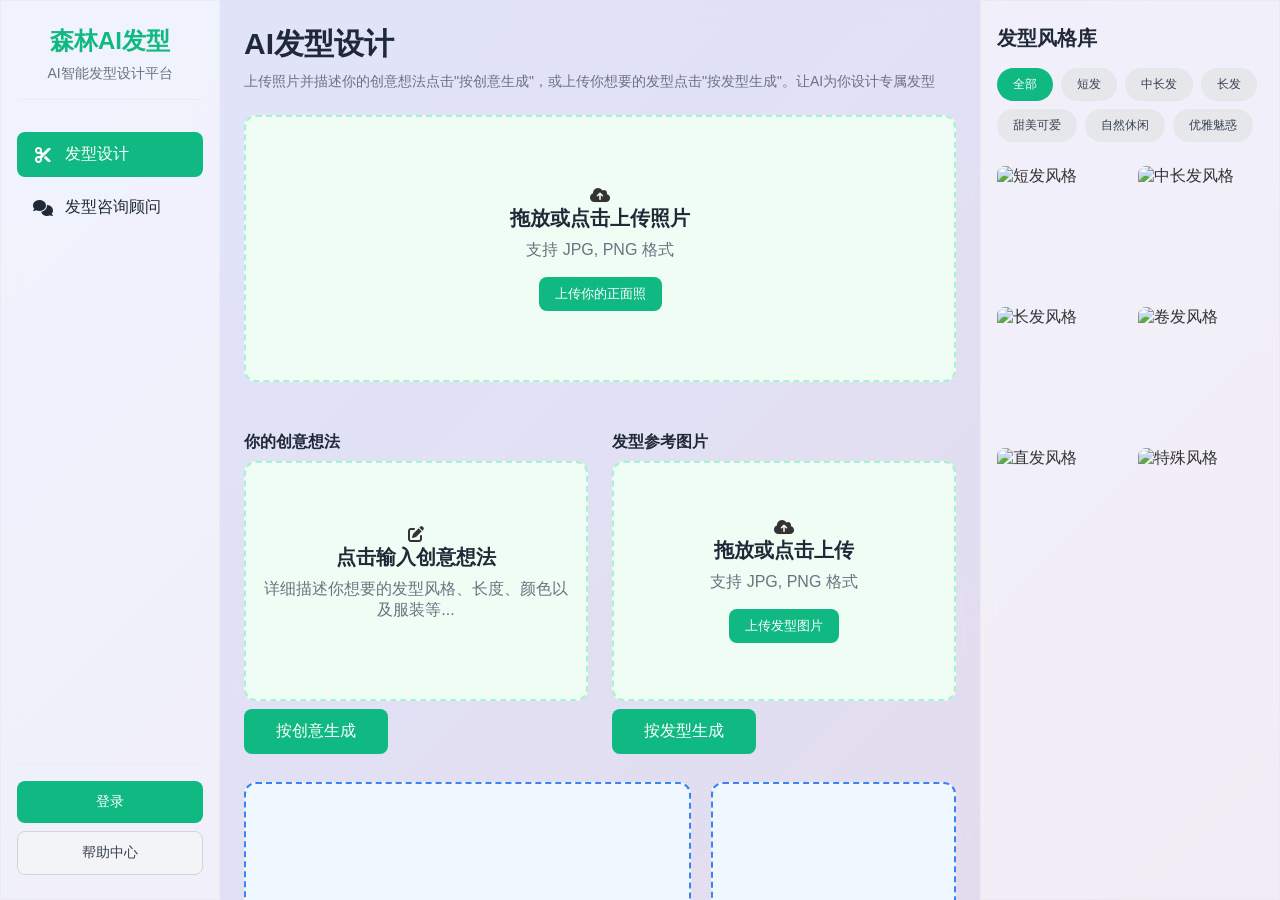
==== commit f180ab28: "取消次数限制" ====
--- a/index.html
+++ b/index.html
@@ -24,7 +24,7 @@
             </nav>
             
             <div class="sidebar-footer">
-                <button class="btn btn-primary" id="purchaseUsageBtn">购买使用次数</button>
+                <button class="btn btn-primary" id="loginBtn">登录</button>
                 <button class="btn btn-secondary" id="helpCenterBtn" style="margin-top: 0.5rem;">帮助中心</button>
             </div>
         </div>
@@ -230,61 +230,6 @@
         </div>
     </div>
     
-    <!-- 购买次数模态框 -->
-    <div class="purchase-modal" id="purchaseModal">
-        <div class="purchase-modal-content">
-            <div class="purchase-modal-header">
-                <h3>💰 购买使用次数</h3>
-                <span class="purchase-close">&times;</span>
-            </div>
-            <div class="purchase-modal-body">
-                <div class="purchase-options">
-                    <div class="purchase-option" data-price="1" data-count="1">
-                        <div class="option-header">
-                            <span class="price">¥1</span>
-                            <span class="count">1次</span>
-                        </div>
-                        <div class="option-qr-code">
-                            <div class="qr-placeholder">
-                                <i class="fas fa-qrcode"></i>
-                                <p>扫码支付1元</p>
-                            </div>
-                        </div>
-                    </div>
-                    <div class="purchase-option" data-price="10" data-count="15">
-                        <div class="option-header">
-                            <span class="price">¥10</span>
-                            <span class="count">15次</span>
-                            <span class="discount">优惠</span>
-                        </div>
-                        <div class="option-qr-code">
-                            <div class="qr-placeholder">
-                                <i class="fas fa-qrcode"></i>
-                                <p>扫码支付10元</p>
-                            </div>
-                        </div>
-                    </div>
-                    <div class="purchase-option" data-price="20" data-count="35">
-                        <div class="option-header">
-                            <span class="price">¥20</span>
-                            <span class="count">35次</span>
-                            <span class="discount">超值</span>
-                        </div>
-                        <div class="option-qr-code">
-                            <div class="qr-placeholder">
-                                <i class="fas fa-qrcode"></i>
-                                <p>扫码支付20元</p>
-                            </div>
-                        </div>
-                    </div>
-                </div>
-                <div class="purchase-tips">
-                    <p><i class="fas fa-info-circle"></i> 支付完成后，次数将自动添加到您的账户</p>
-                    <p><i class="fas fa-shield-alt"></i> 支付安全，支持微信、支付宝</p>
-                </div>
-            </div>
-        </div>
-    </div>
 
     <!-- 发型咨询顾问模态框 -->
     <div class="consultant-modal" id="consultantModal">
--- a/style.css
+++ b/style.css
@@ -955,286 +955,7 @@
     }
 }
 
-/* 购买次数模态框样式 */
-.purchase-modal {
-    display: none;
-    position: fixed;
-    z-index: 1000;
-    left: 0;
-    top: 0;
-    width: 100%;
-    height: 100%;
-    background-color: rgba(0, 0, 0, 0.6);
-    backdrop-filter: blur(5px);
-}
-
-.purchase-modal-content {
-    position: fixed;
-    top: 50%;
-    left: 50%;
-    transform: translate(-50%, -50%);
-    padding: 0;
-    width: 90%;
-    max-width: 800px;
-    max-height: 85vh;
-    background: linear-gradient(135deg, rgba(255, 255, 255, 0.98) 0%, rgba(248, 250, 252, 0.98) 100%);
-    backdrop-filter: blur(15px);
-    border-radius: 20px;
-    box-shadow: 
-        0 25px 50px -12px rgba(0, 0, 0, 0.25),
-        0 0 0 1px rgba(212, 175, 55, 0.1);
-    border: 1px solid rgba(212, 175, 55, 0.2);
-    overflow: hidden;
-    animation: purchaseSlideIn 0.4s cubic-bezier(0.34, 1.56, 0.64, 1);
-}
-
-@keyframes purchaseSlideIn {
-    from {
-        opacity: 0;
-        transform: translate(-50%, -50%) scale(0.9);
-    }
-    to {
-        opacity: 1;
-        transform: translate(-50%, -50%) scale(1);
-    }
-}
-
-/* 购买模态框头部 */
-.purchase-modal-header {
-    display: flex;
-    justify-content: space-between;
-    align-items: center;
-    padding: 25px 30px;
-    background: linear-gradient(135deg, rgba(212, 175, 55, 0.1) 0%, rgba(255, 215, 0, 0.05) 100%);
-    border-bottom: 1px solid rgba(212, 175, 55, 0.2);
-}
-
-.purchase-modal-header h3 {
-    margin: 0;
-    color: #2c1810;
-    font-size: 1.5rem;
-    font-weight: 600;
-    text-align: center;
-    flex: 1;
-}
-
-.purchase-close {
-    color: #666;
-    font-size: 24px;
-    font-weight: bold;
-    cursor: pointer;
-    width: 32px;
-    height: 32px;
-    display: flex;
-    align-items: center;
-    justify-content: center;
-    border-radius: 50%;
-    background: rgba(255, 255, 255, 0.8);
-    transition: all 0.2s ease;
-}
-
-.purchase-close:hover {
-    color: #333;
-    background: rgba(255, 255, 255, 1);
-    transform: scale(1.1);
-}
-
-/* 购买模态框主体 */
-.purchase-modal-body {
-    padding: 30px;
-    max-height: 60vh;
-    overflow-y: auto;
-}
-
-/* 购买选项容器 */
-.purchase-options {
-    display: grid;
-    grid-template-columns: repeat(auto-fit, minmax(200px, 1fr));
-    gap: 20px;
-    margin-bottom: 25px;
-}
-
-/* 单个购买选项 */
-.purchase-option {
-    background: linear-gradient(135deg, rgba(255, 255, 255, 0.9) 0%, rgba(248, 250, 252, 0.9) 100%);
-    border: 2px solid rgba(212, 175, 55, 0.2);
-    border-radius: 15px;
-    padding: 20px;
-    text-align: center;
-    cursor: pointer;
-    transition: all 0.3s ease;
-    position: relative;
-    overflow: hidden;
-}
-
-.purchase-option:hover {
-    transform: translateY(-5px);
-    box-shadow: 0 15px 35px rgba(212, 175, 55, 0.2);
-    border-color: rgba(212, 175, 55, 0.4);
-}
-
-.purchase-option.selected {
-    border-color: #D4AF37;
-    background: linear-gradient(135deg, rgba(212, 175, 55, 0.1) 0%, rgba(255, 215, 0, 0.05) 100%);
-}
-
-/* 选项头部 */
-.option-header {
-    margin-bottom: 15px;
-    position: relative;
-}
-
-.option-header .price {
-    display: block;
-    font-size: 2rem;
-    font-weight: 700;
-    color: #D4AF37;
-    margin-bottom: 5px;
-}
-
-.option-header .count {
-    display: block;
-    font-size: 1.1rem;
-    color: #333;
-    font-weight: 500;
-}
-
-.option-header .discount {
-    position: absolute;
-    top: -10px;
-    right: -10px;
-    background: linear-gradient(135deg, #ff6b6b 0%, #ee5a24 100%);
-    color: white;
-    padding: 5px 10px;
-    border-radius: 20px;
-    font-size: 0.75rem;
-    font-weight: 600;
-    box-shadow: 0 4px 8px rgba(238, 90, 36, 0.3);
-}
-
-/* 二维码区域 */
-.option-qr-code {
-    margin-top: 15px;
-}
-
-.qr-placeholder {
-    width: 120px;
-    height: 120px;
-    margin: 0 auto;
-    border: 2px dashed #D4AF37;
-    border-radius: 10px;
-    display: flex;
-    flex-direction: column;
-    align-items: center;
-    justify-content: center;
-    background: rgba(212, 175, 55, 0.05);
-    transition: all 0.3s ease;
-}
-
-.purchase-option:hover .qr-placeholder {
-    background: rgba(212, 175, 55, 0.1);
-    border-color: #B8941F;
-}
-
-.qr-placeholder i {
-    font-size: 2rem;
-    color: #D4AF37;
-    margin-bottom: 10px;
-}
-
-.qr-placeholder p {
-    margin: 0;
-    font-size: 0.8rem;
-    color: #666;
-    font-weight: 500;
-}
-
-/* 购买提示 */
-.purchase-tips {
-    background: linear-gradient(135deg, rgba(16, 185, 129, 0.05) 0%, rgba(16, 185, 129, 0.02) 100%);
-    border: 1px solid rgba(16, 185, 129, 0.1);
-    border-radius: 10px;
-    padding: 15px;
-}
-
-.purchase-tips p {
-    margin: 5px 0;
-    font-size: 0.9rem;
-    color: #666;
-    display: flex;
-    align-items: center;
-    gap: 8px;
-}
-
-.purchase-tips i {
-    color: #10b981;
-    font-size: 1rem;
-}
-
-/* 购买模态框滚动条样式 */
-.purchase-modal-body::-webkit-scrollbar {
-    width: 8px;
-}
-
-.purchase-modal-body::-webkit-scrollbar-track {
-    background: rgba(212, 175, 55, 0.05);
-    border-radius: 4px;
-}
-
-.purchase-modal-body::-webkit-scrollbar-thumb {
-    background: linear-gradient(135deg, #D4AF37 0%, #FFD700 100%);
-    border-radius: 4px;
-}
-
-.purchase-modal-body::-webkit-scrollbar-thumb:hover {
-    background: linear-gradient(135deg, #B8941F 0%, #D4AF37 100%);
-}
-
-/* 按钮提示框样式 */
-.button-tooltip {
-    position: absolute;
-    left: 100%;
-    top: 50%;
-    transform: translateY(-50%);
-    margin-left: 10px;
-    background: linear-gradient(135deg, rgba(147, 51, 234, 0.9) 0%, rgba(139, 92, 246, 0.9) 100%);
-    color: white;
-    padding: 12px 16px;
-    border-radius: 8px;
-    font-size: 14px;
-    font-weight: 500;
-    white-space: nowrap;
-    z-index: 1000;
-    opacity: 0;
-    visibility: hidden;
-    transition: all 0.3s cubic-bezier(0.4, 0, 0.2, 1);
-    box-shadow: 0 8px 25px rgba(147, 51, 234, 0.3);
-    border: 1px solid rgba(147, 51, 234, 0.2);
-    pointer-events: none;
-}
-
-.button-tooltip::before {
-    content: '';
-    position: absolute;
-    right: 100%;
-    top: 50%;
-    transform: translateY(-50%);
-    border: 8px solid transparent;
-    border-left-color: rgba(147, 51, 234, 0.9);
-    margin-right: -1px;
-}
-
-.button-tooltip.show {
-    opacity: 1;
-    visibility: visible;
-    transform: translateY(-50%) translateX(5px);
-}
-
-/* 按钮容器相对定位 */
-.generate-btn-container {
-    position: relative;
-    display: inline-block;
-}
+
 
 
 /* 响应式设计 */
@@ -2326,3 +2047,366 @@
         justify-content: center;
     }
 }
+
+/* === 移动端优化响应式设计 === */
+
+/* 超小屏幕手机优化 */
+@media (max-width: 425px) {
+    body {
+        overflow-x: hidden;
+    }
+    
+    .container {
+        flex-direction: column;
+        height: auto;
+        min-height: 100vh;
+    }
+    
+    /* 左侧边栏移动端优化 */
+    .left-sidebar {
+        width: 100%;
+        height: auto;
+        padding: 1rem;
+        border-right: none;
+        border-bottom: 1px solid rgba(229, 231, 235, 0.5);
+    }
+    
+    .left-sidebar .logo h1 {
+        font-size: 1.25rem;
+    }
+    
+    .left-sidebar .logo p {
+        font-size: 0.75rem;
+    }
+    
+    .left-sidebar .main-nav a {
+        padding: 0.6rem 0.8rem;
+        font-size: 0.9rem;
+    }
+    
+    .left-sidebar .sidebar-footer .btn {
+        padding: 0.6rem 0.8rem;
+        font-size: 0.8rem;
+    }
+    
+    /* 主内容区域移动端优化 */
+    .main-content {
+        padding: 1rem;
+        min-height: auto;
+    }
+    
+    .main-content .content-header h2 {
+        font-size: 1.5rem;
+    }
+    
+    .main-content .content-header p {
+        font-size: 0.8rem;
+    }
+    
+    /* 上传区域移动端优化 */
+    .upload-area {
+        height: 200px;
+        padding: 1rem;
+    }
+    
+    .upload-area-small {
+        height: 180px;
+        padding: 1rem;
+    }
+    
+    .upload-content h3, .upload-content-small h3 {
+        font-size: 1.1rem;
+    }
+    
+    .upload-content p, .upload-content-small p {
+        font-size: 0.8rem;
+        margin-bottom: 0.8rem;
+    }
+    
+    /* 两列布局改为单列 */
+    .two-column-section {
+        flex-direction: column;
+        gap: 1rem;
+        margin-top: 1rem;
+    }
+    
+    /* 按钮移动端优化 */
+    .btn {
+        padding: 0.6rem 1rem;
+        font-size: 0.9rem;
+        min-height: 44px; /* 触摸友好的最小高度 */
+    }
+    
+    .btn-large {
+        padding: 0.8rem 1.5rem;
+        font-size: 0.95rem;
+    }
+    
+    /* 生成按钮容器 */
+    .generate-btn-container {
+        flex-direction: column;
+        gap: 0.8rem;
+        margin-top: 0.8rem;
+    }
+    
+    /* 右侧边栏移动端优化 */
+    .right-sidebar {
+        width: 100%;
+        height: auto;
+        padding: 1rem;
+        border-left: none;
+        border-top: 1px solid rgba(229, 231, 235, 0.5);
+    }
+    
+    .gallery-header h3 {
+        font-size: 1.1rem;
+    }
+    
+    /* 发型图片库移动端优化 */
+    .hairstyle-gallery {
+        grid-template-columns: repeat(2, 1fr);
+        gap: 0.8rem;
+    }
+    
+    /* 筛选按钮移动端优化 */
+    .style-filter {
+        justify-content: flex-start;
+        overflow-x: auto;
+        flex-wrap: nowrap;
+        padding-bottom: 0.5rem;
+        -webkit-overflow-scrolling: touch;
+    }
+    
+    .filter-btn {
+        padding: 0.4rem 0.8rem;
+        font-size: 0.7rem;
+        white-space: nowrap;
+        flex-shrink: 0;
+    }
+    
+    /* 结果展示区域移动端优化 */
+    .result-container {
+        flex-direction: column;
+        gap: 1rem;
+    }
+    
+    .main-result-box {
+        min-height: 300px;
+        padding: 1rem;
+    }
+    
+    .action-panel {
+        padding: 1rem;
+    }
+    
+    .action-panel button {
+        padding: 0.8rem;
+        font-size: 0.9rem;
+        min-height: 44px;
+    }
+    
+    /* 计时器移动端优化 */
+    .timer-display {
+        font-size: 1.5rem;
+        padding: 0.8rem 1.2rem;
+    }
+    
+    .timer-message {
+        font-size: 0.9rem;
+    }
+}
+
+/* 小屏幕手机优化 */
+@media (max-width: 375px) {
+    .left-sidebar {
+        padding: 0.8rem;
+    }
+    
+    .main-content {
+        padding: 0.8rem;
+    }
+    
+    .right-sidebar {
+        padding: 0.8rem;
+    }
+    
+    .upload-area {
+        height: 180px;
+        padding: 0.8rem;
+    }
+    
+    .upload-area-small {
+        height: 160px;
+        padding: 0.8rem;
+    }
+    
+    .hairstyle-gallery {
+        grid-template-columns: repeat(2, 1fr);
+        gap: 0.6rem;
+    }
+    
+    .main-result-box {
+        min-height: 250px;
+        padding: 0.8rem;
+    }
+    
+    .btn {
+        padding: 0.5rem 0.8rem;
+        font-size: 0.85rem;
+    }
+    
+    .btn-large {
+        padding: 0.7rem 1.2rem;
+        font-size: 0.9rem;
+    }
+}
+
+/* 超小屏幕手机优化 */
+@media (max-width: 320px) {
+    .left-sidebar .logo h1 {
+        font-size: 1.1rem;
+    }
+    
+    .main-content .content-header h2 {
+        font-size: 1.3rem;
+    }
+    
+    .upload-area {
+        height: 160px;
+        padding: 0.6rem;
+    }
+    
+    .upload-area-small {
+        height: 140px;
+        padding: 0.6rem;
+    }
+    
+    .upload-content h3, .upload-content-small h3 {
+        font-size: 1rem;
+    }
+    
+    .upload-content p, .upload-content-small p {
+        font-size: 0.75rem;
+    }
+    
+    .hairstyle-gallery {
+        grid-template-columns: 1fr;
+        gap: 0.8rem;
+    }
+    
+    .filter-btn {
+        padding: 0.3rem 0.6rem;
+        font-size: 0.65rem;
+    }
+    
+    .main-result-box {
+        min-height: 200px;
+        padding: 0.6rem;
+    }
+    
+    .timer-display {
+        font-size: 1.2rem;
+        padding: 0.6rem 1rem;
+    }
+}
+
+/* 横屏模式优化 */
+@media (max-height: 500px) and (orientation: landscape) {
+    .container {
+        min-height: auto;
+    }
+    
+    .left-sidebar {
+        padding: 0.8rem 1rem;
+    }
+    
+    .left-sidebar .logo {
+        margin-bottom: 1rem;
+    }
+    
+    .main-content {
+        padding: 1rem;
+    }
+    
+    .upload-area {
+        height: 150px;
+    }
+    
+    .upload-area-small {
+        height: 130px;
+    }
+    
+    .main-result-box {
+        min-height: 200px;
+    }
+    
+    .timer-display {
+        font-size: 1.3rem;
+        padding: 0.6rem 1rem;
+    }
+}
+
+/* 触摸设备优化 */
+@media (hover: none) and (pointer: coarse) {
+    .btn:hover {
+        transform: none;
+    }
+    
+    .gallery-item:hover {
+        transform: none;
+    }
+    
+    .upload-area:hover, .upload-area-small:hover {
+        border-color: #a7f3d0;
+        background-color: #f0fdf4;
+    }
+    
+    .btn:active {
+        transform: scale(0.95);
+    }
+    
+    .gallery-item:active {
+        transform: scale(0.98);
+    }
+}
+
+/* 高DPI屏幕优化 */
+@media (-webkit-min-device-pixel-ratio: 2), (min-resolution: 192dpi) {
+    .upload-area, .upload-area-small {
+        border-width: 1px;
+    }
+    
+    .main-result-box, .action-panel {
+        border-width: 1px;
+    }
+}
+
+/* 减少动画效果（用户偏好） */
+@media (prefers-reduced-motion: reduce) {
+    *, *::before, *::after {
+        animation-duration: 0.01ms !important;
+        animation-iteration-count: 1 !important;
+        transition-duration: 0.01ms !important;
+    }
+}
+
+/* 深色模式支持（预留） */
+@media (prefers-color-scheme: dark) {
+    /* 可以在这里添加深色模式样式 */
+}
+
+/* 打印样式优化 */
+@media print {
+    .left-sidebar, .right-sidebar {
+        display: none;
+    }
+    
+    .main-content {
+        width: 100%;
+        padding: 1rem;
+    }
+    
+    .btn, .filter-btn {
+        display: none;
+    }
+}
